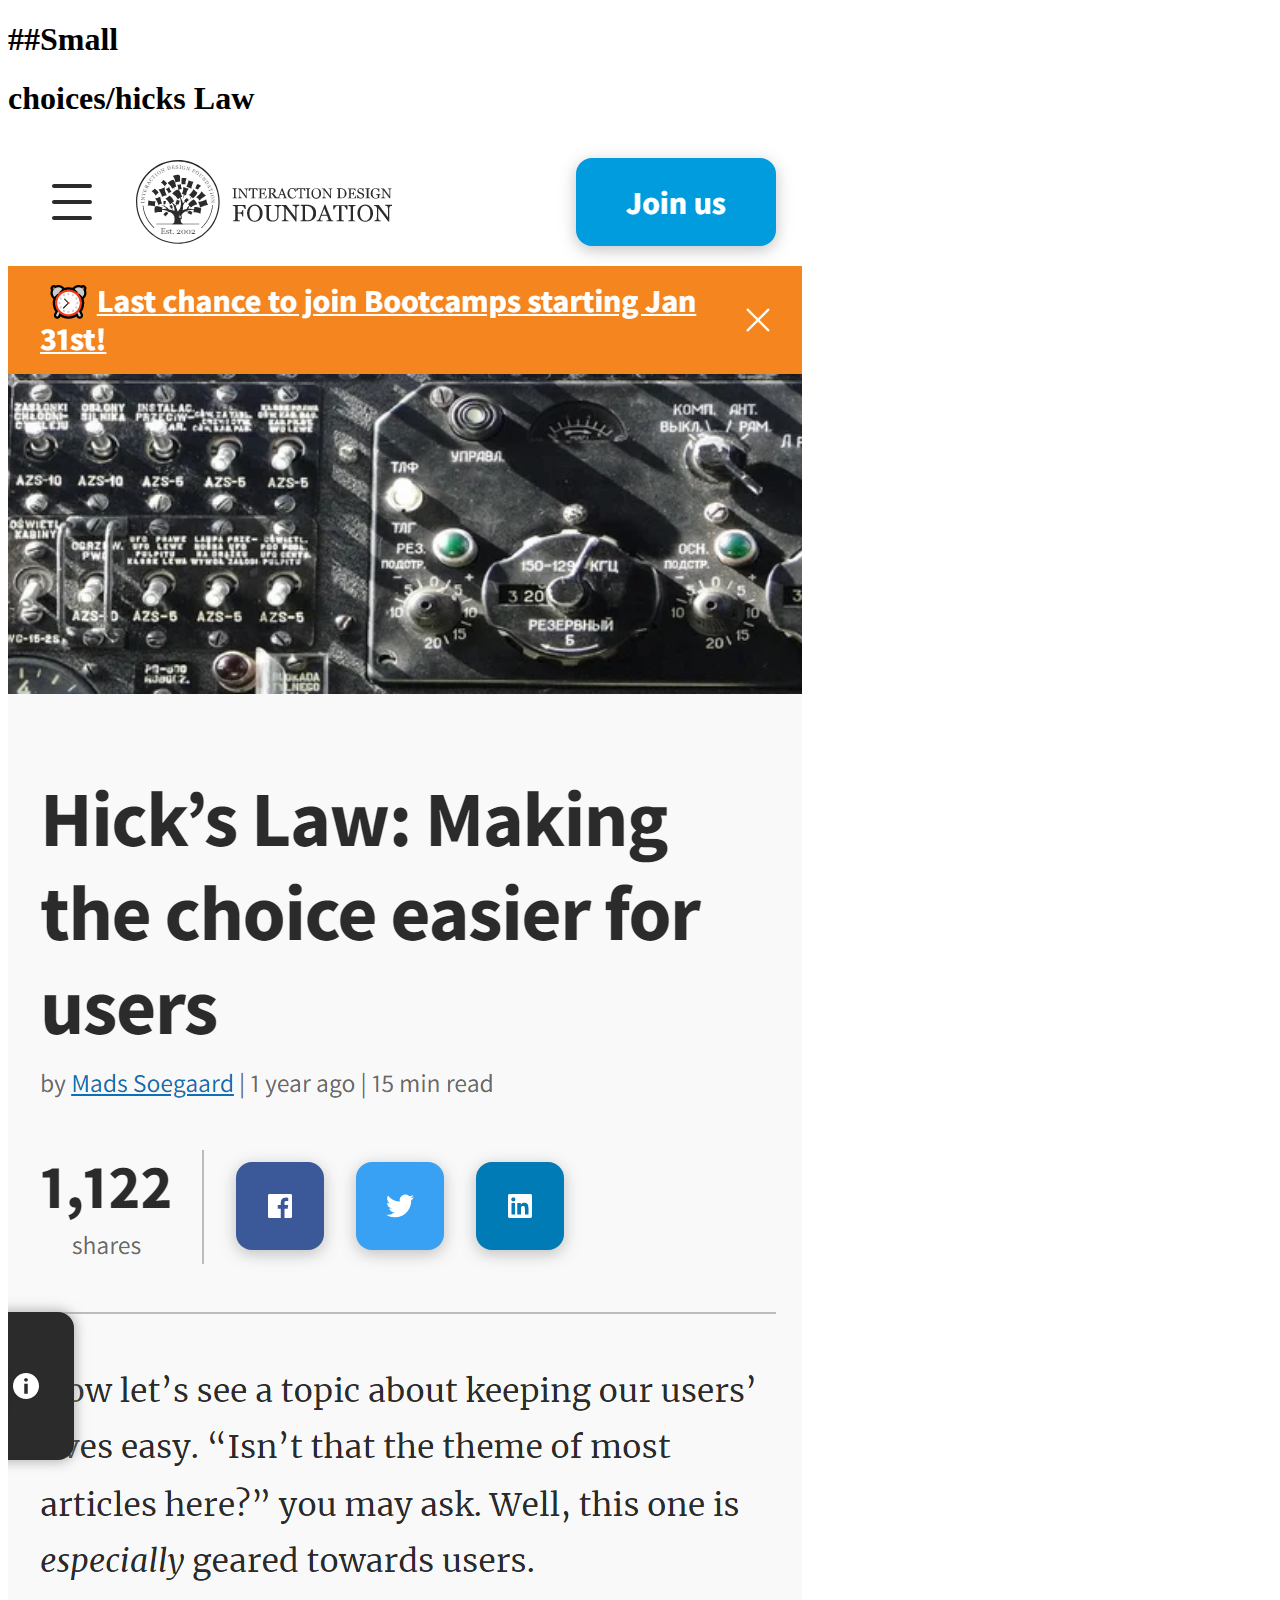
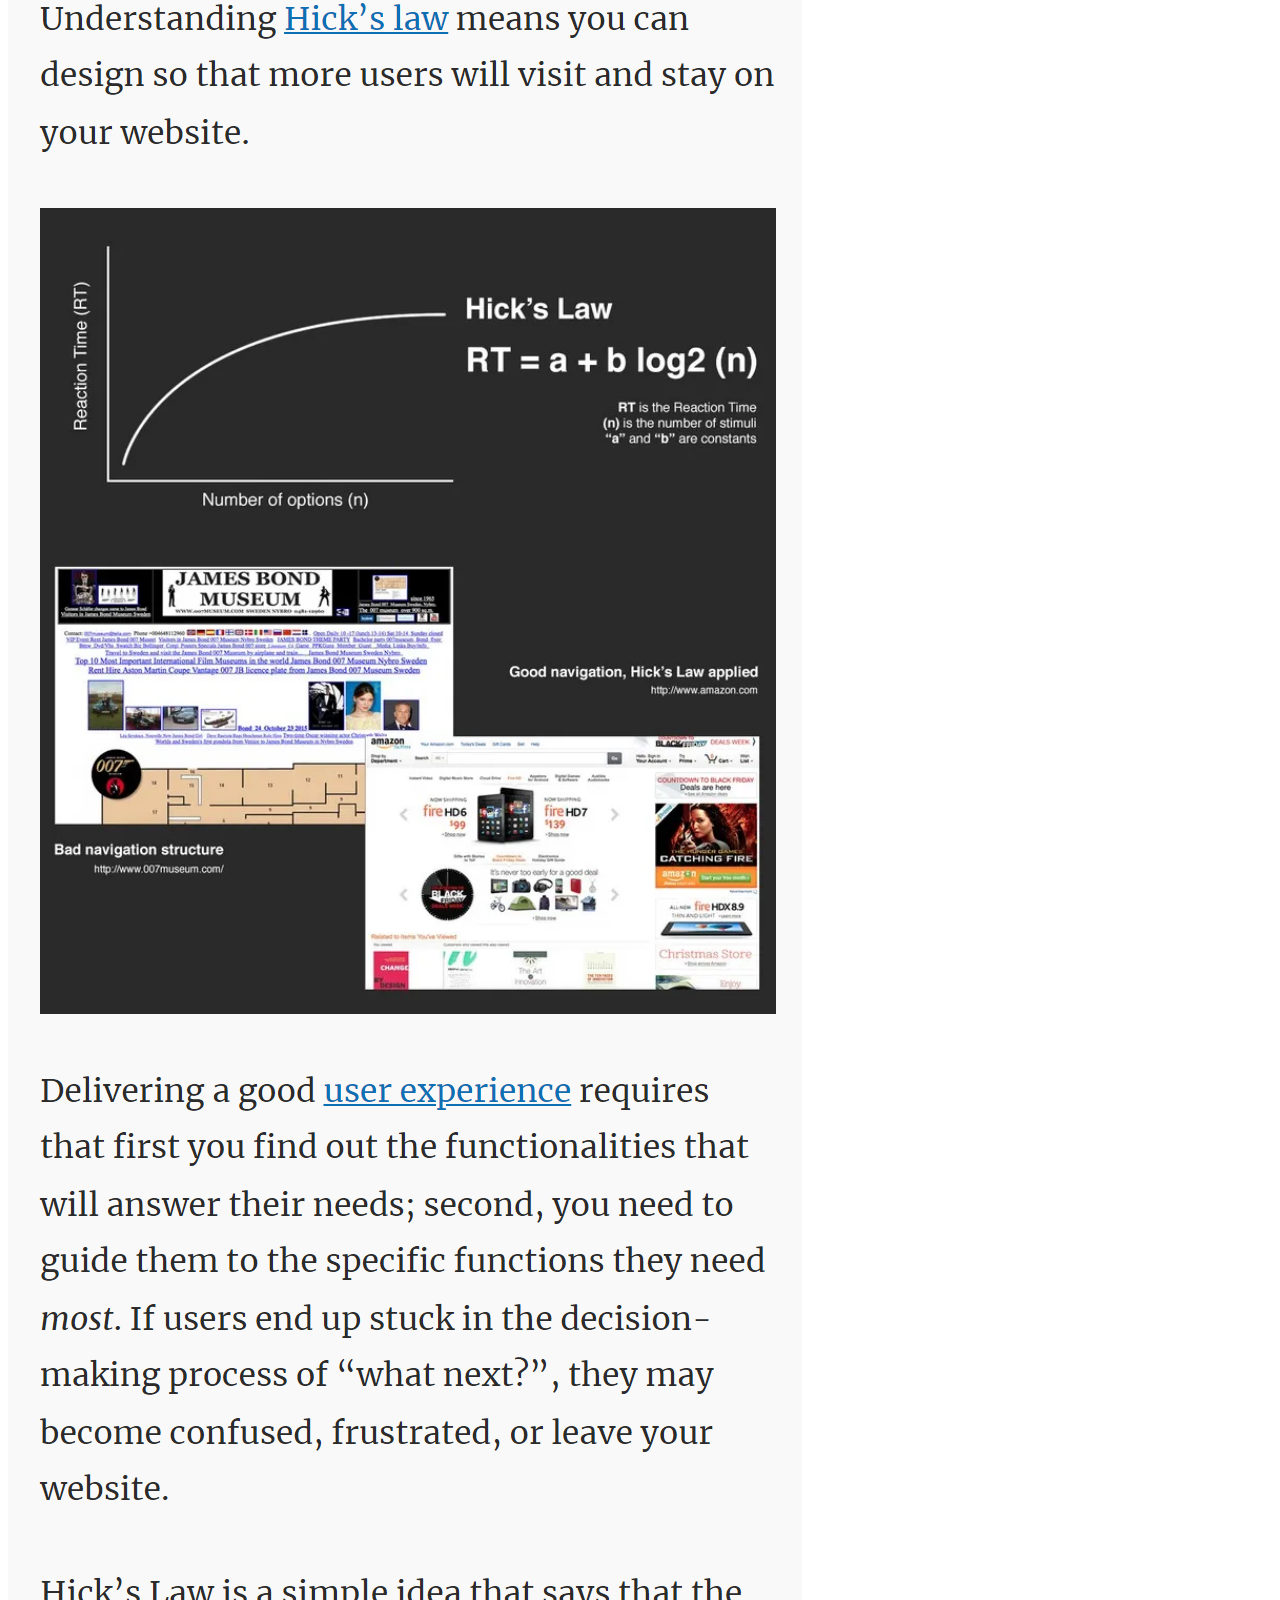
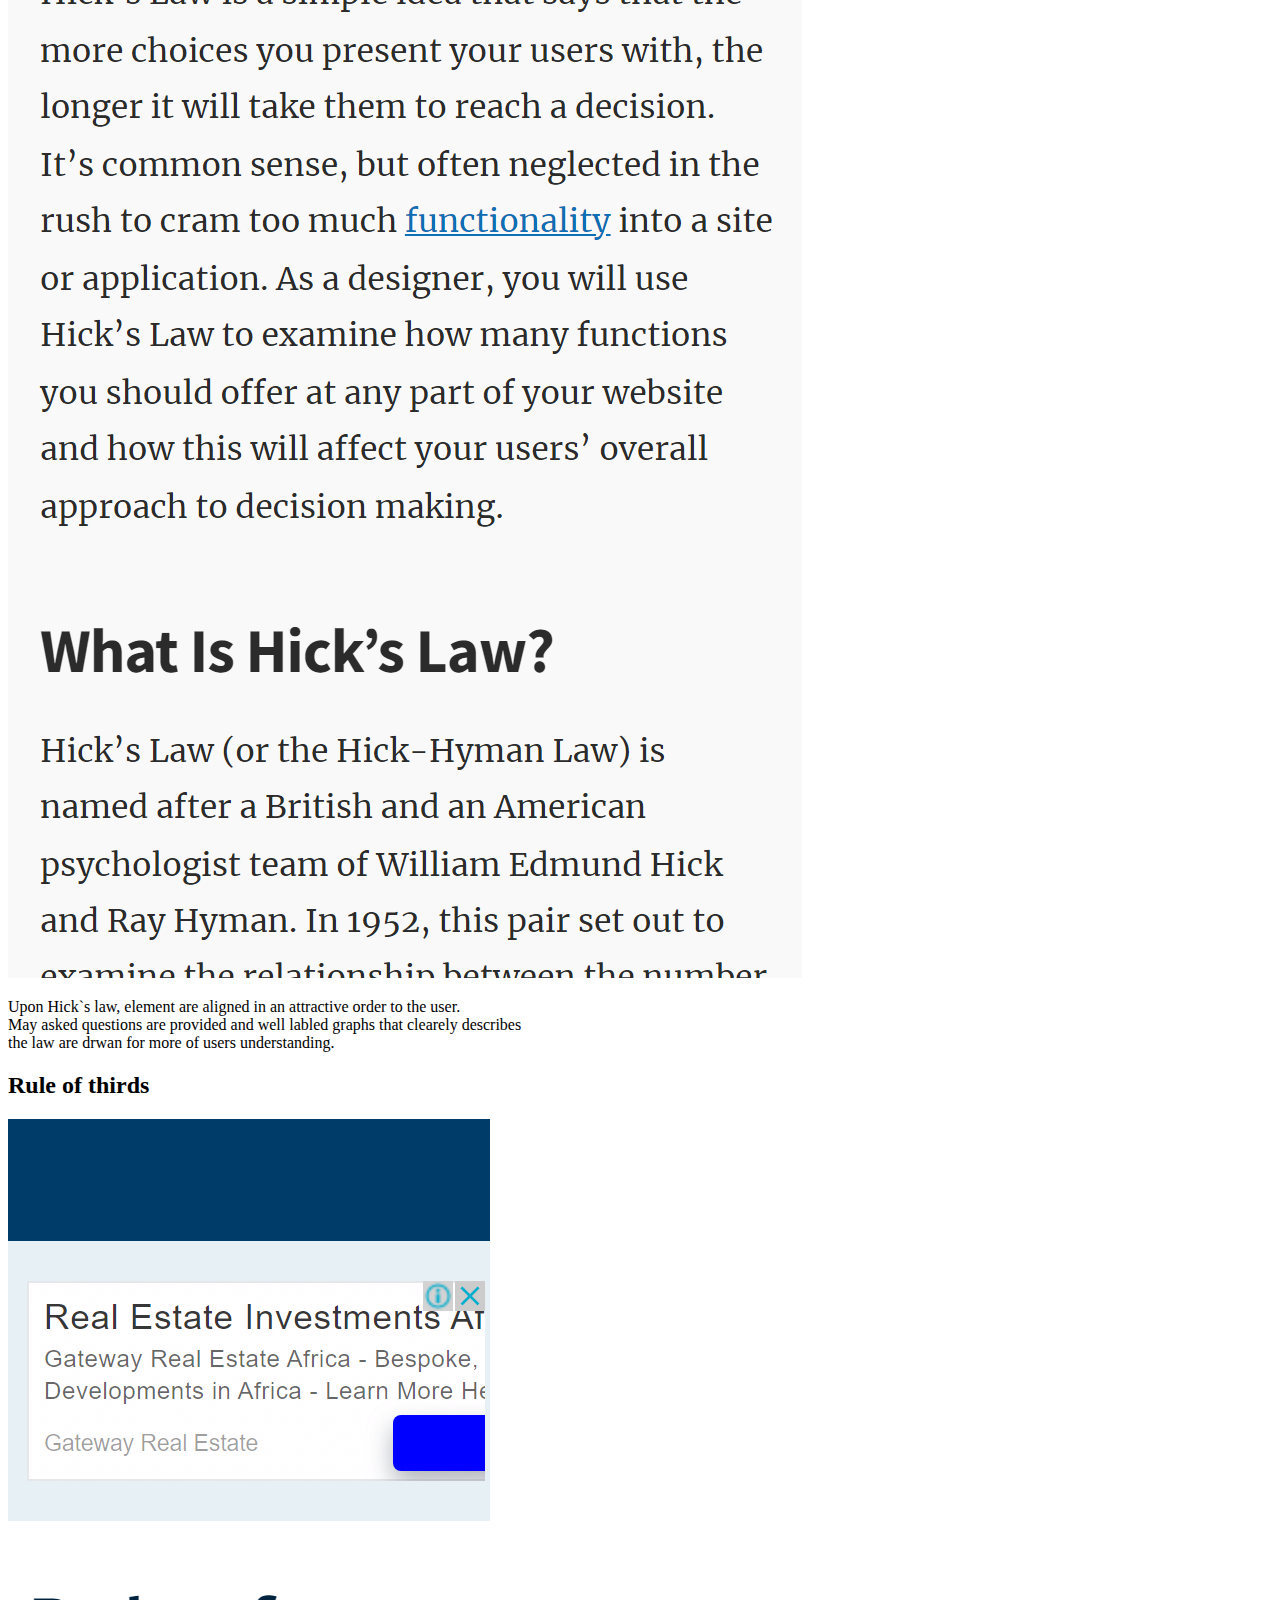
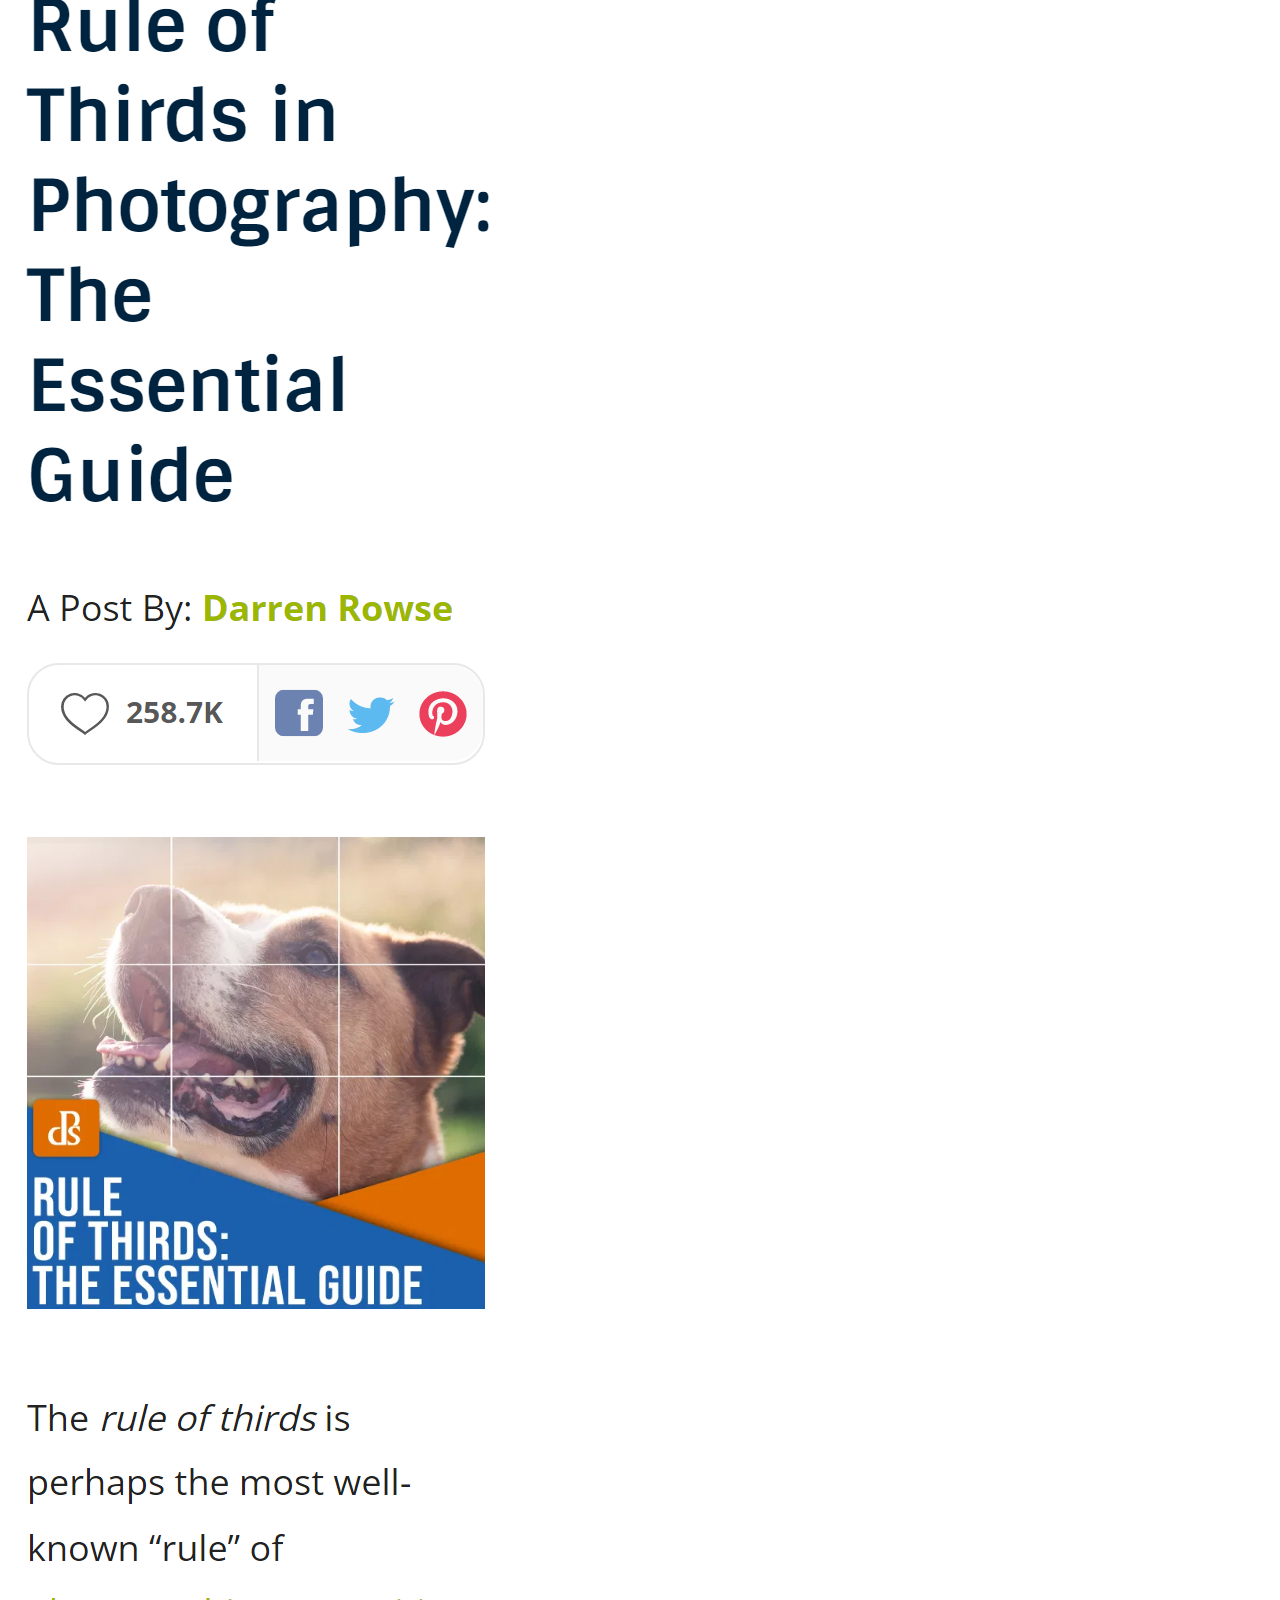
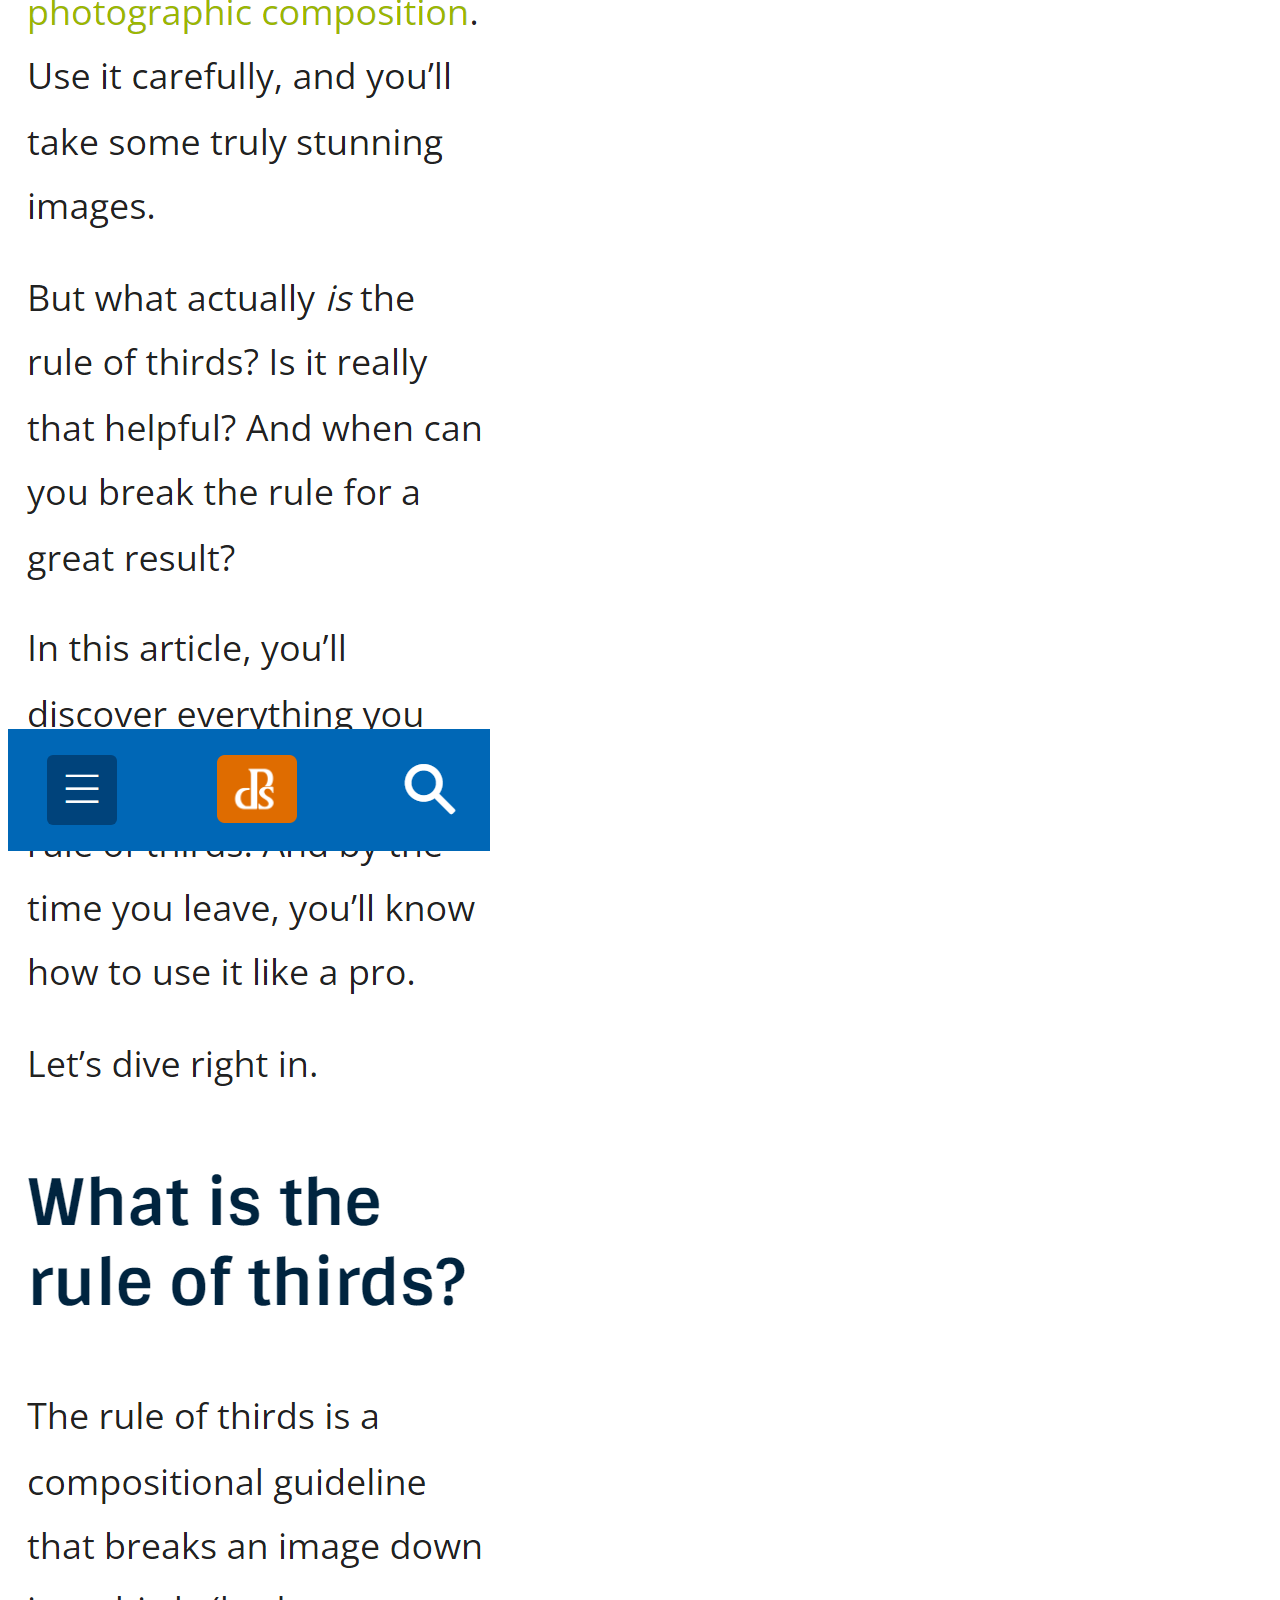
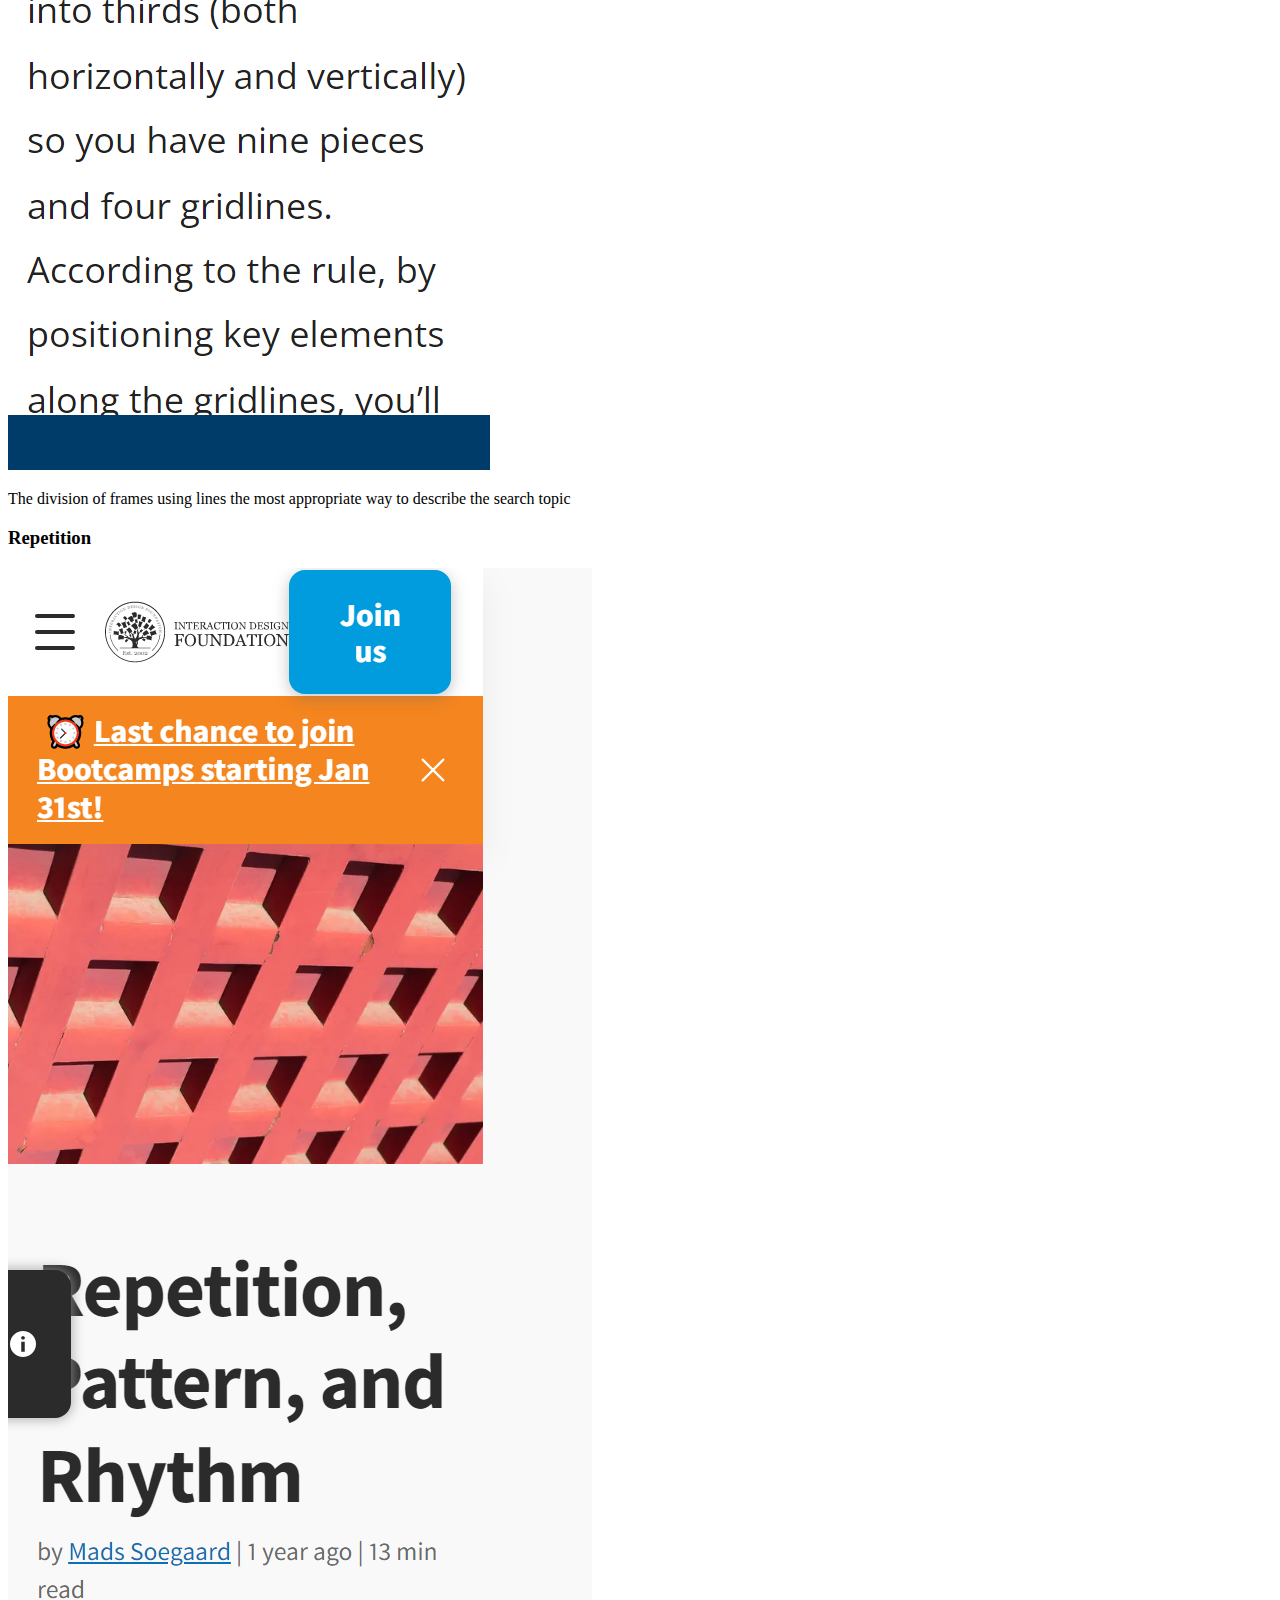
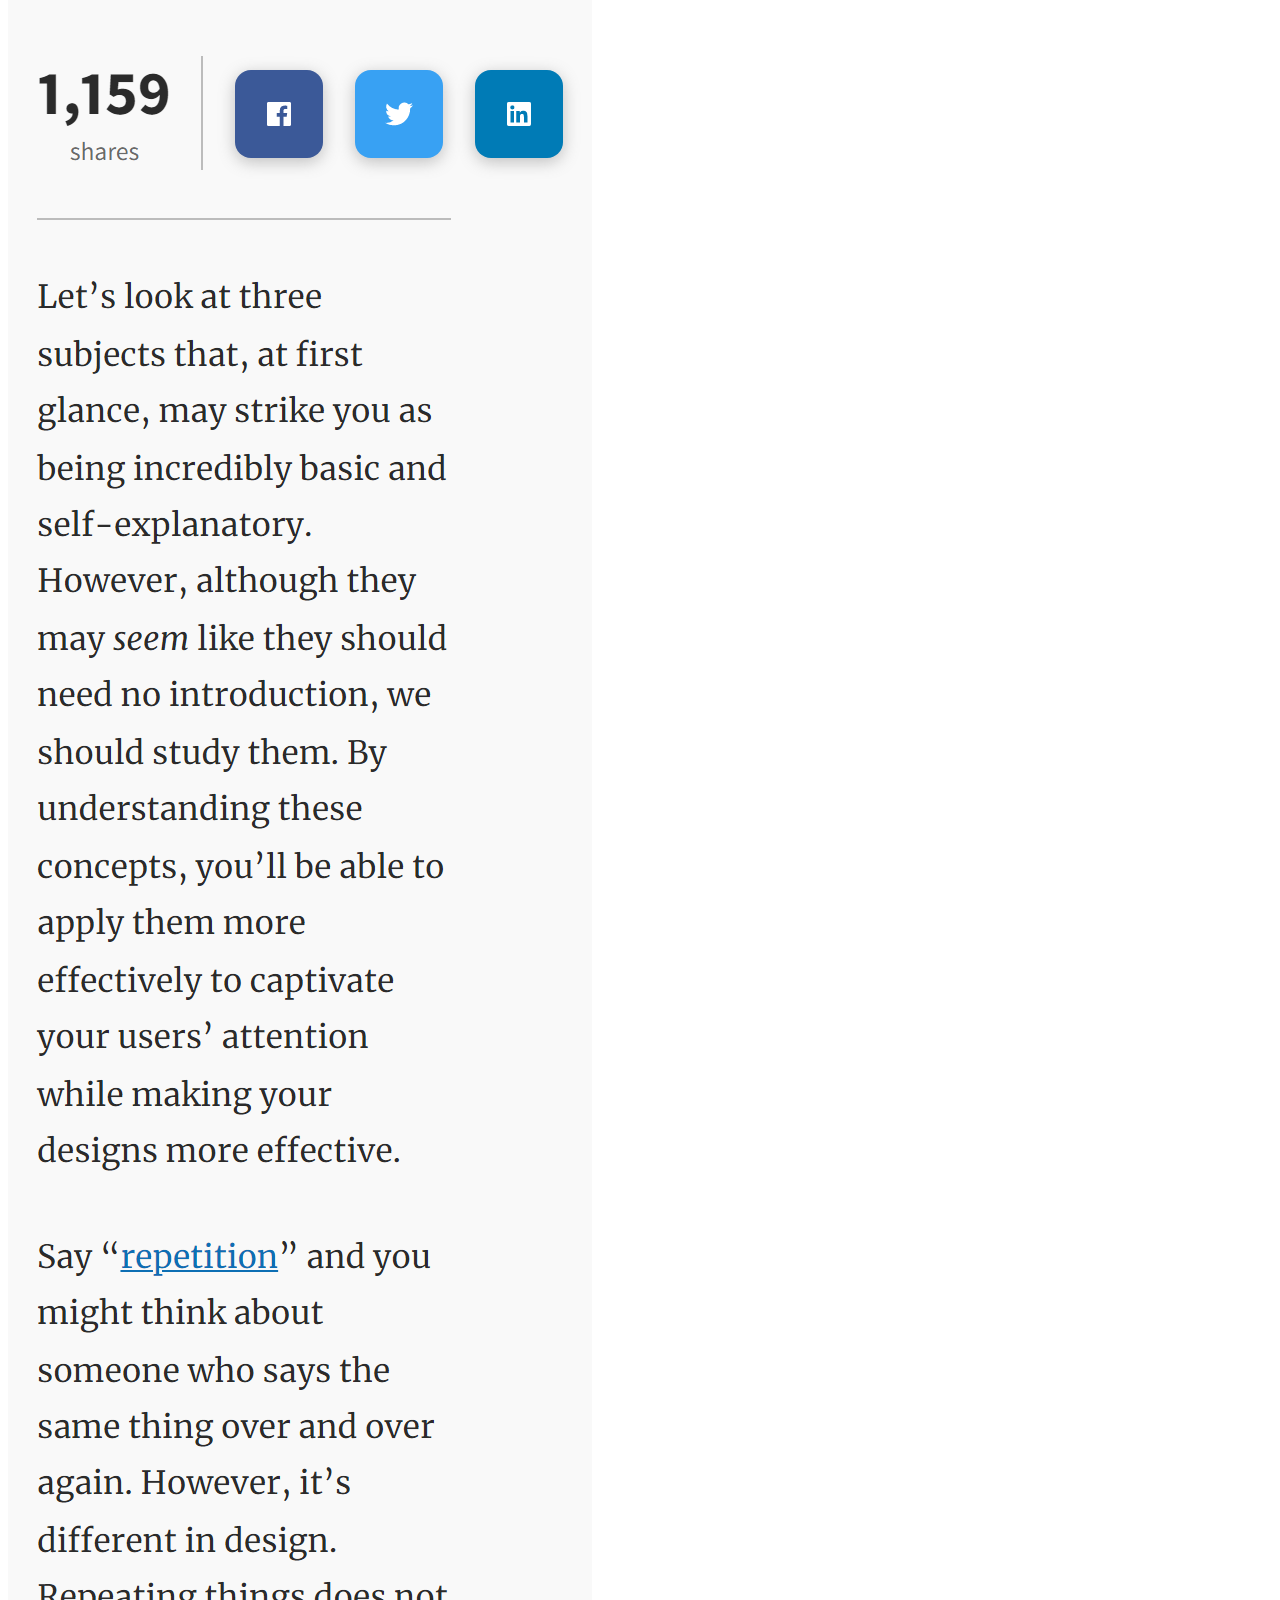
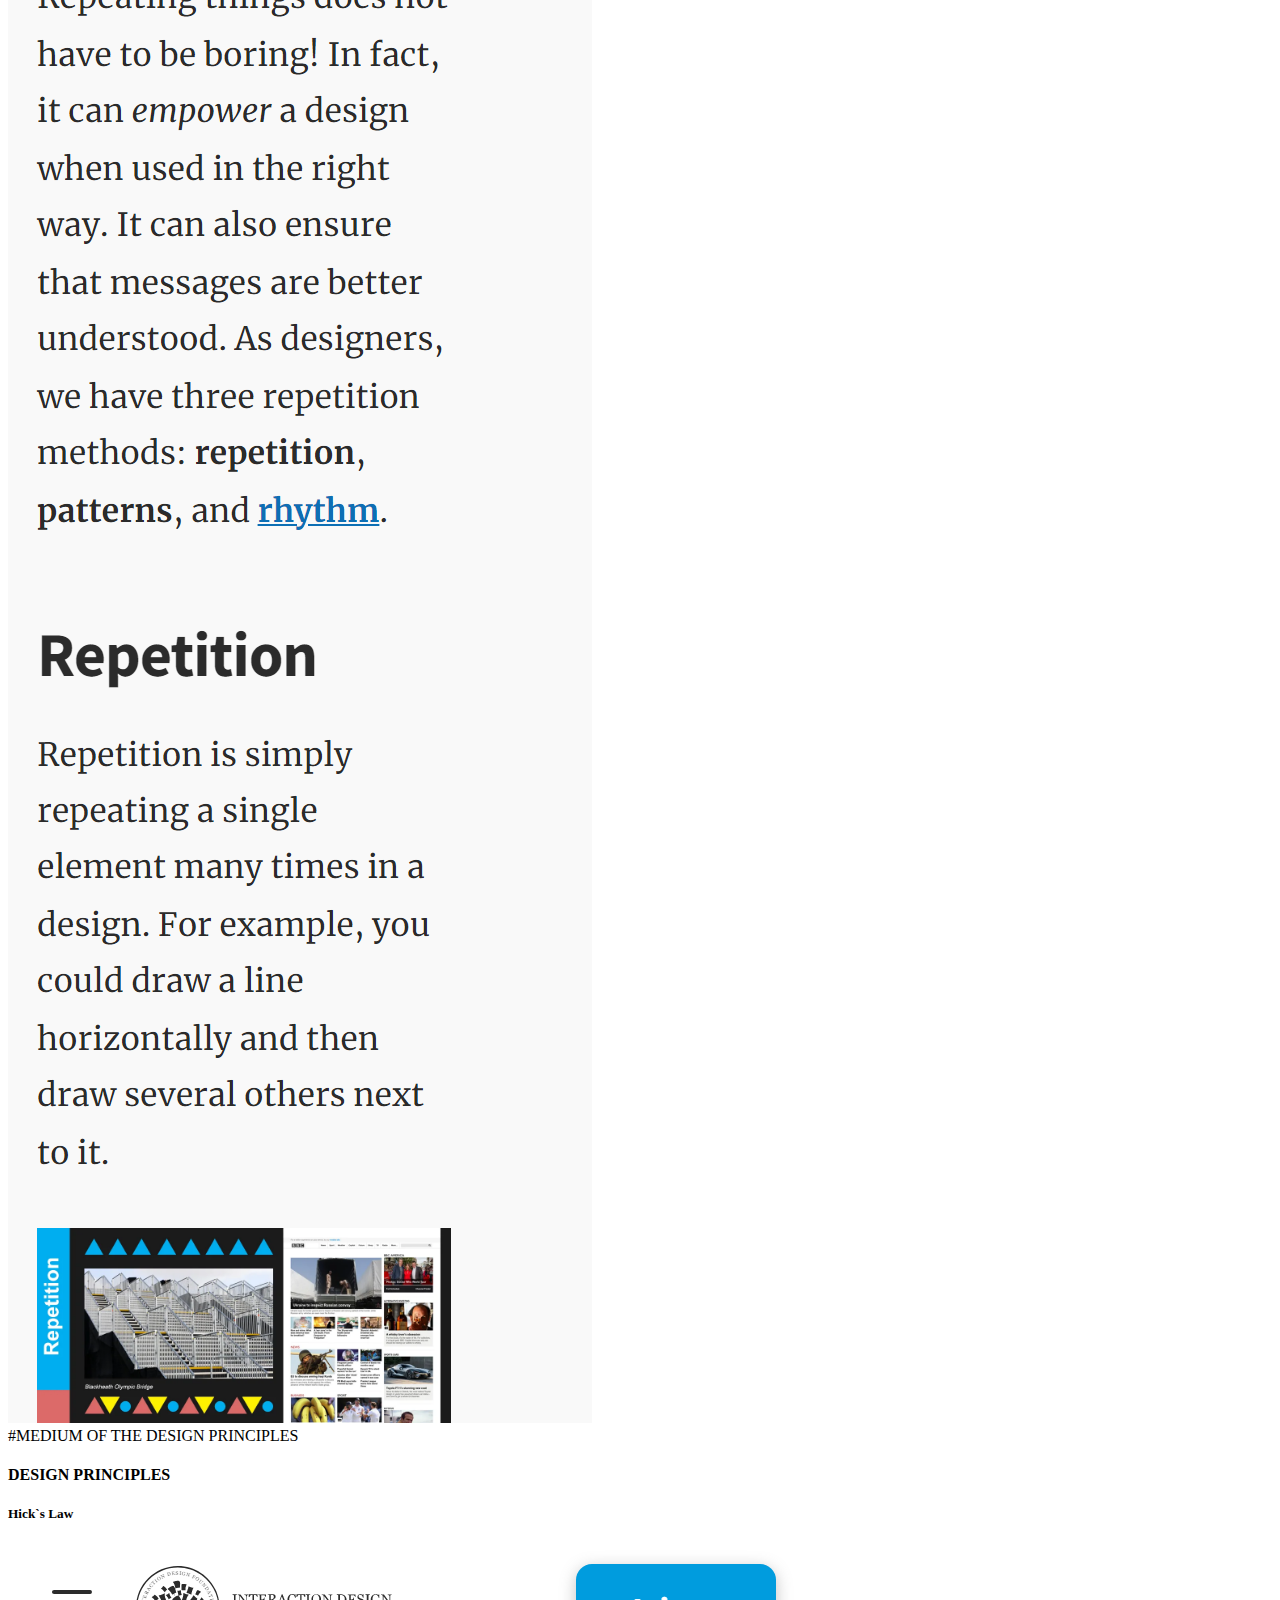
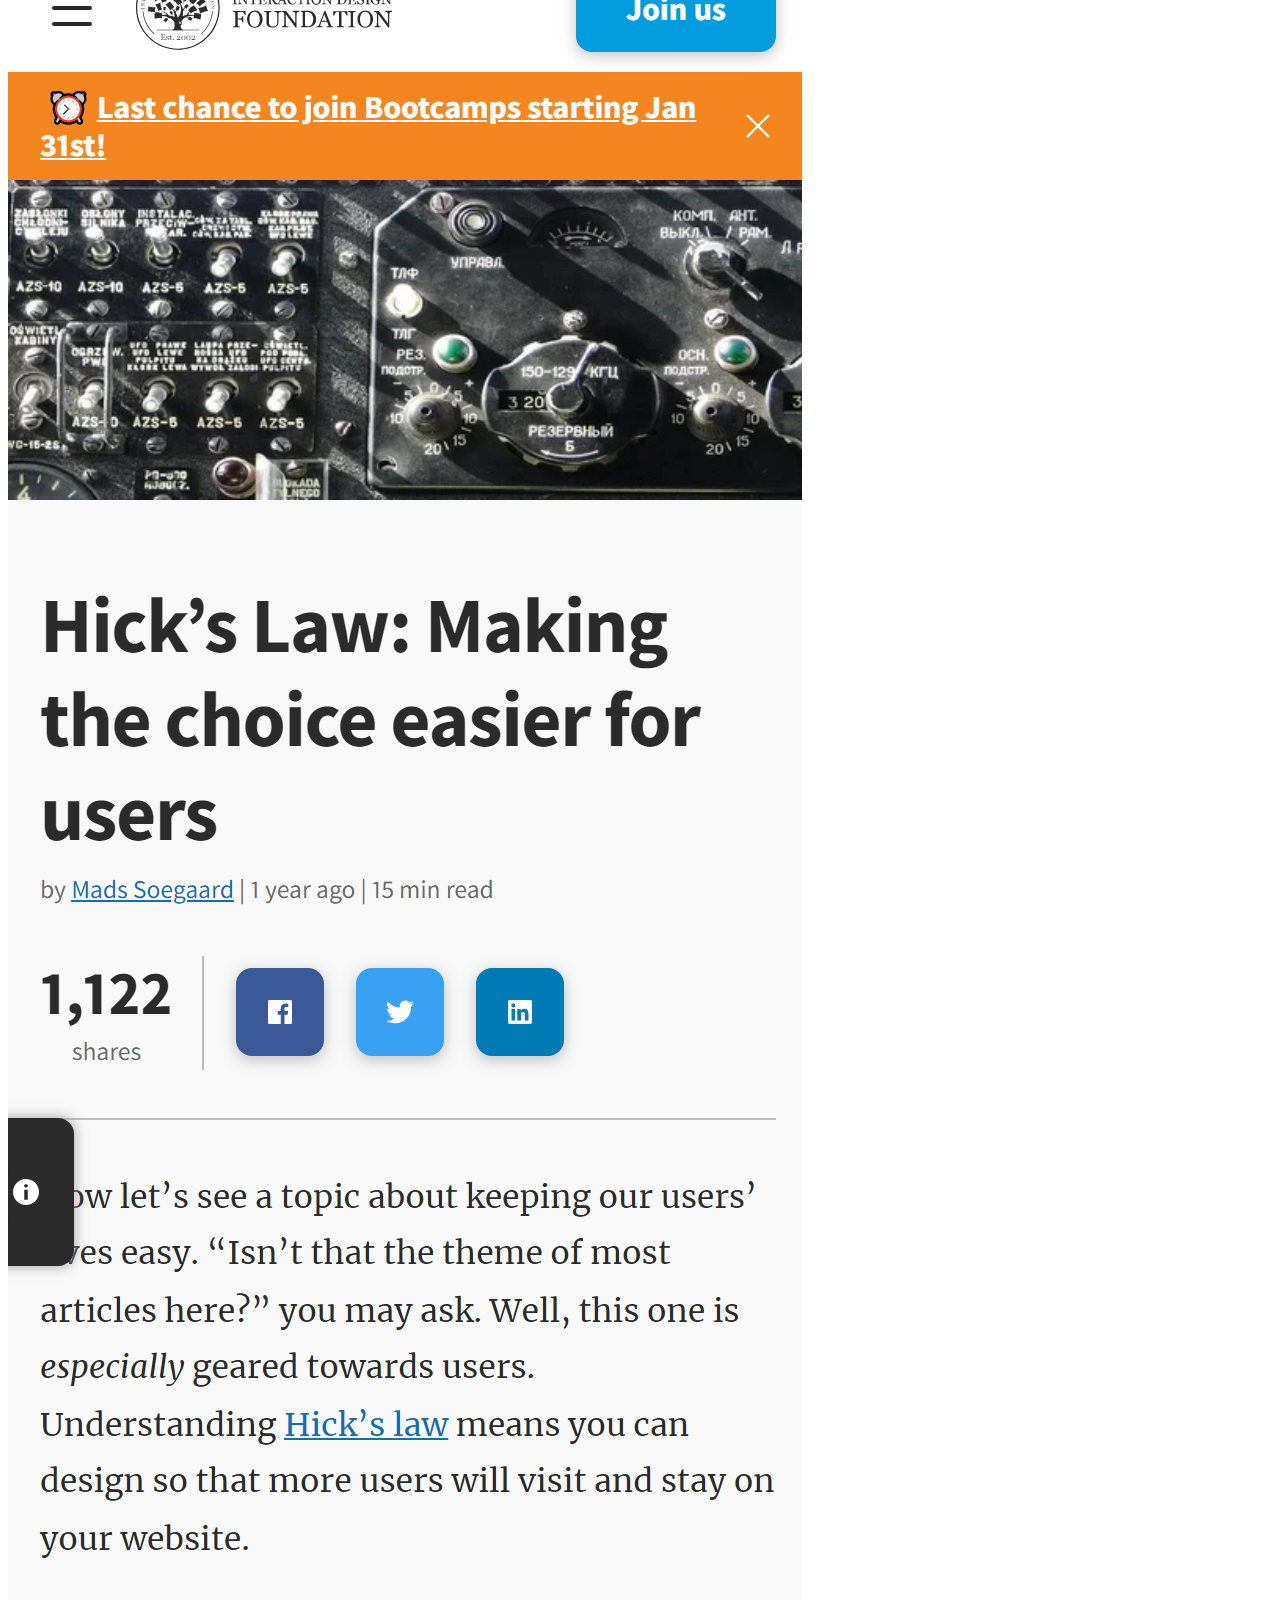
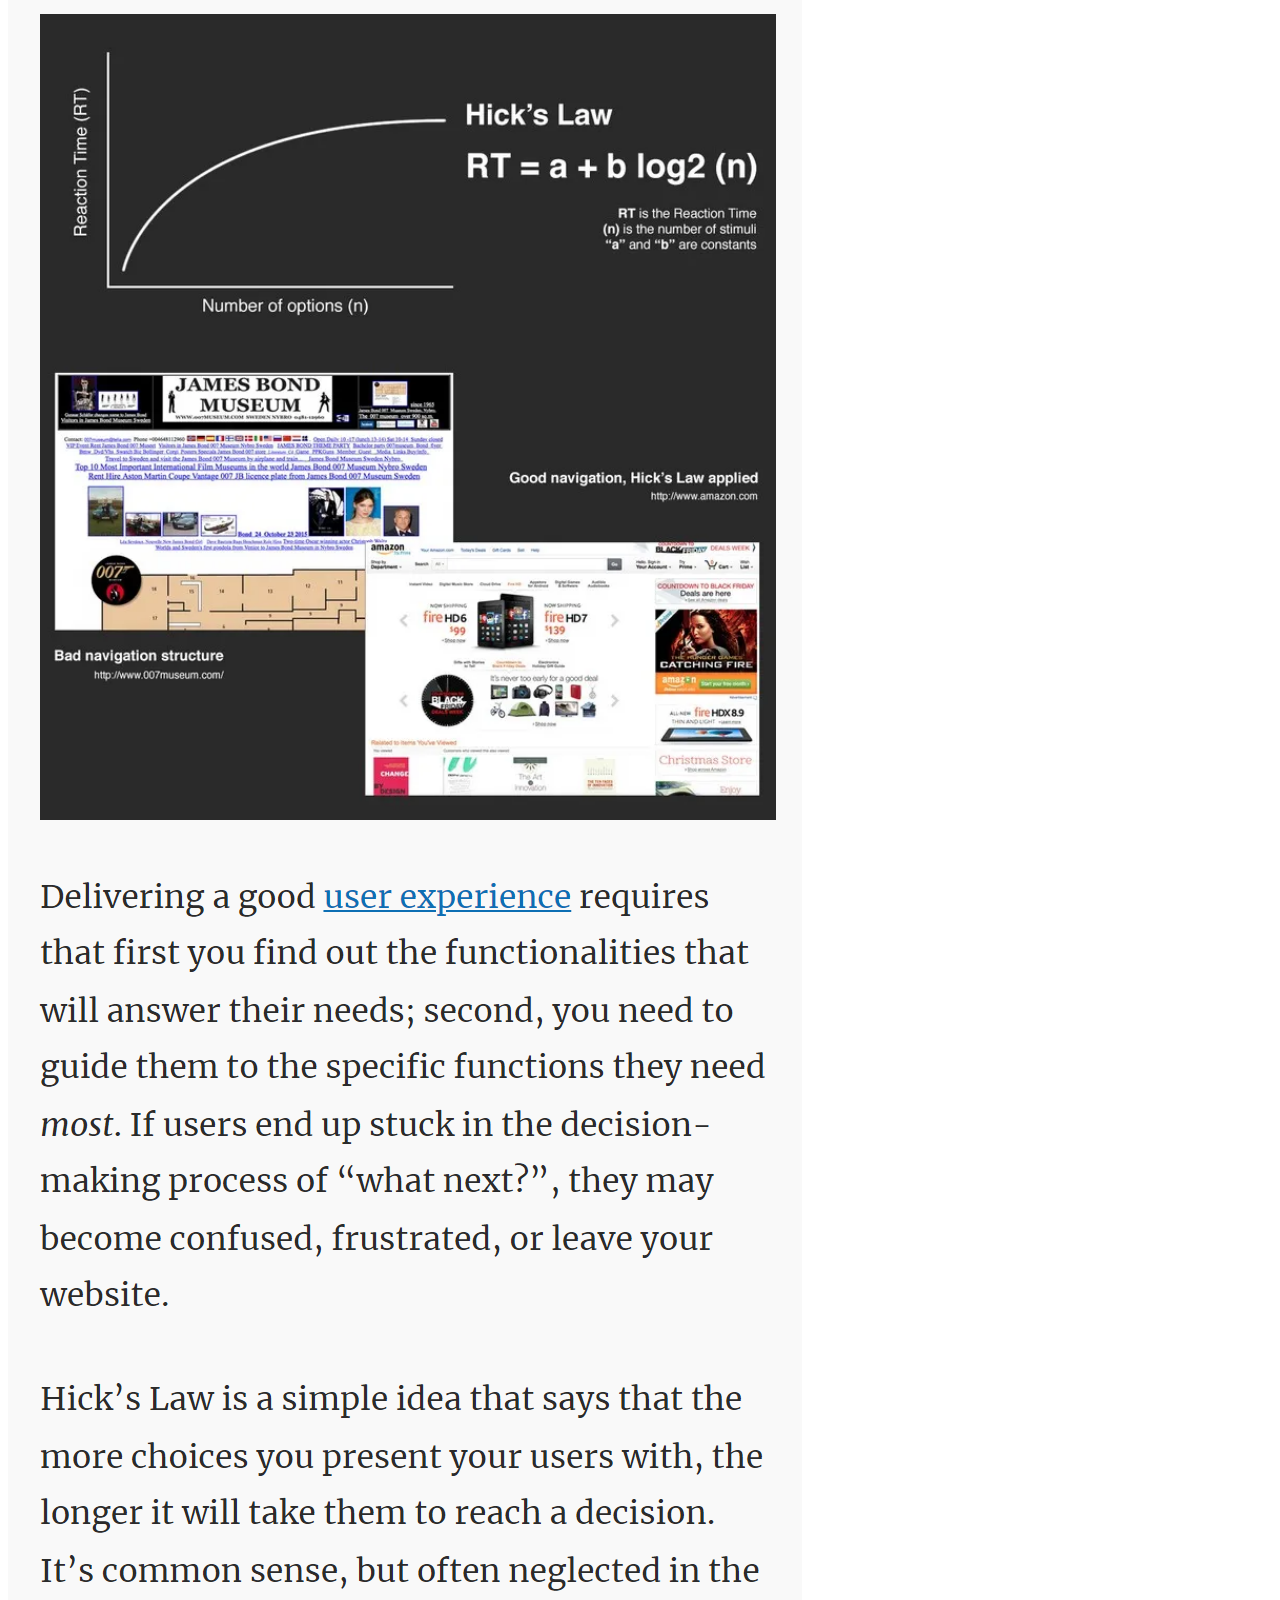
==== lesson2/design-principles.html @ 049cbf7a "Nelson-Newton" ====
<!DOCTYPE html>
<html lang="en">
<head>
    <meta charset="UTF-8">
    <meta http-equiv="X-UA-Compatible" content="IE=edge">
    <meta name="viewport" content="width=device-width, initial-scale=1.0">
    <meta name="description" content="Design principles">
    <link rel="stylesheet" href="css/small.css">
    <link rel="stylesheet" href="css/medium.css">
    <link rel="stylesheet" href="css/large.css">
    <link href = "https://www.interaction-design.org/literature/article/hick-s-law-making-the-choice-easier-for-users" rel="stylesheet">
    <script defer src = "js/getDates.js"></script>
    <title>Design Principles</title>
</head>
<body>
    <main>
        <section>
            <h1>##Small</h1>
            <h1>choices/hicks Law</h1>
        <picture>
            <img class="hicks-law"
            src="images/www.interaction-design.org_literature_article_hick-s-law-making-the-choice-easier-for-users.png">
        </picture>
        <p>Upon Hick`s law, element are aligned in an attractive order to the user.<br>
        May asked questions are provided and well labled graphs that clearely describes<br>
        the law are drwan for more of users understanding.</p>

            <h2>Rule of thirds</h2>
        <picture>
            <img class="thirds"
            src="images/en.wikipedia.org_wiki_Rule_of_thirds.png">
            <p>The division of frames using lines the most appropriate way to describe the search topic</p>

            <h3>Repetition</h3>
        <picture>
            <img class="repetition"
            src="images/www.interaction-design.org_literature_article_repetition-pattern-and-rhythm.png">
        </picture>
        </picture>
        </section>
    
#MEDIUM OF THE DESIGN PRINCIPLES
        <h4>DESIGN PRINCIPLES</h4>
        <div class="medium_principle">
            <div> 
                <h5>Hick`s Law</h5>
                <img src="images/www.interaction-design.org_literature_article_hick-s-law-making-the-choice-easier-for-users.png" alt="">
            </div>
            <div>
                <h5>Rule of Thirds</h5>
                <img src="images/en.wikipedia.org_wiki_Rule_of_thirds.png" alt="">
            </div>
            <div>
                <h5>Repetition</h5>
                <img src="images/www.interaction-design.org_literature_article_repetition-pattern-and-rhythm.png">
            </div>
        </div>
     
    </main>
    
</body>
</html>
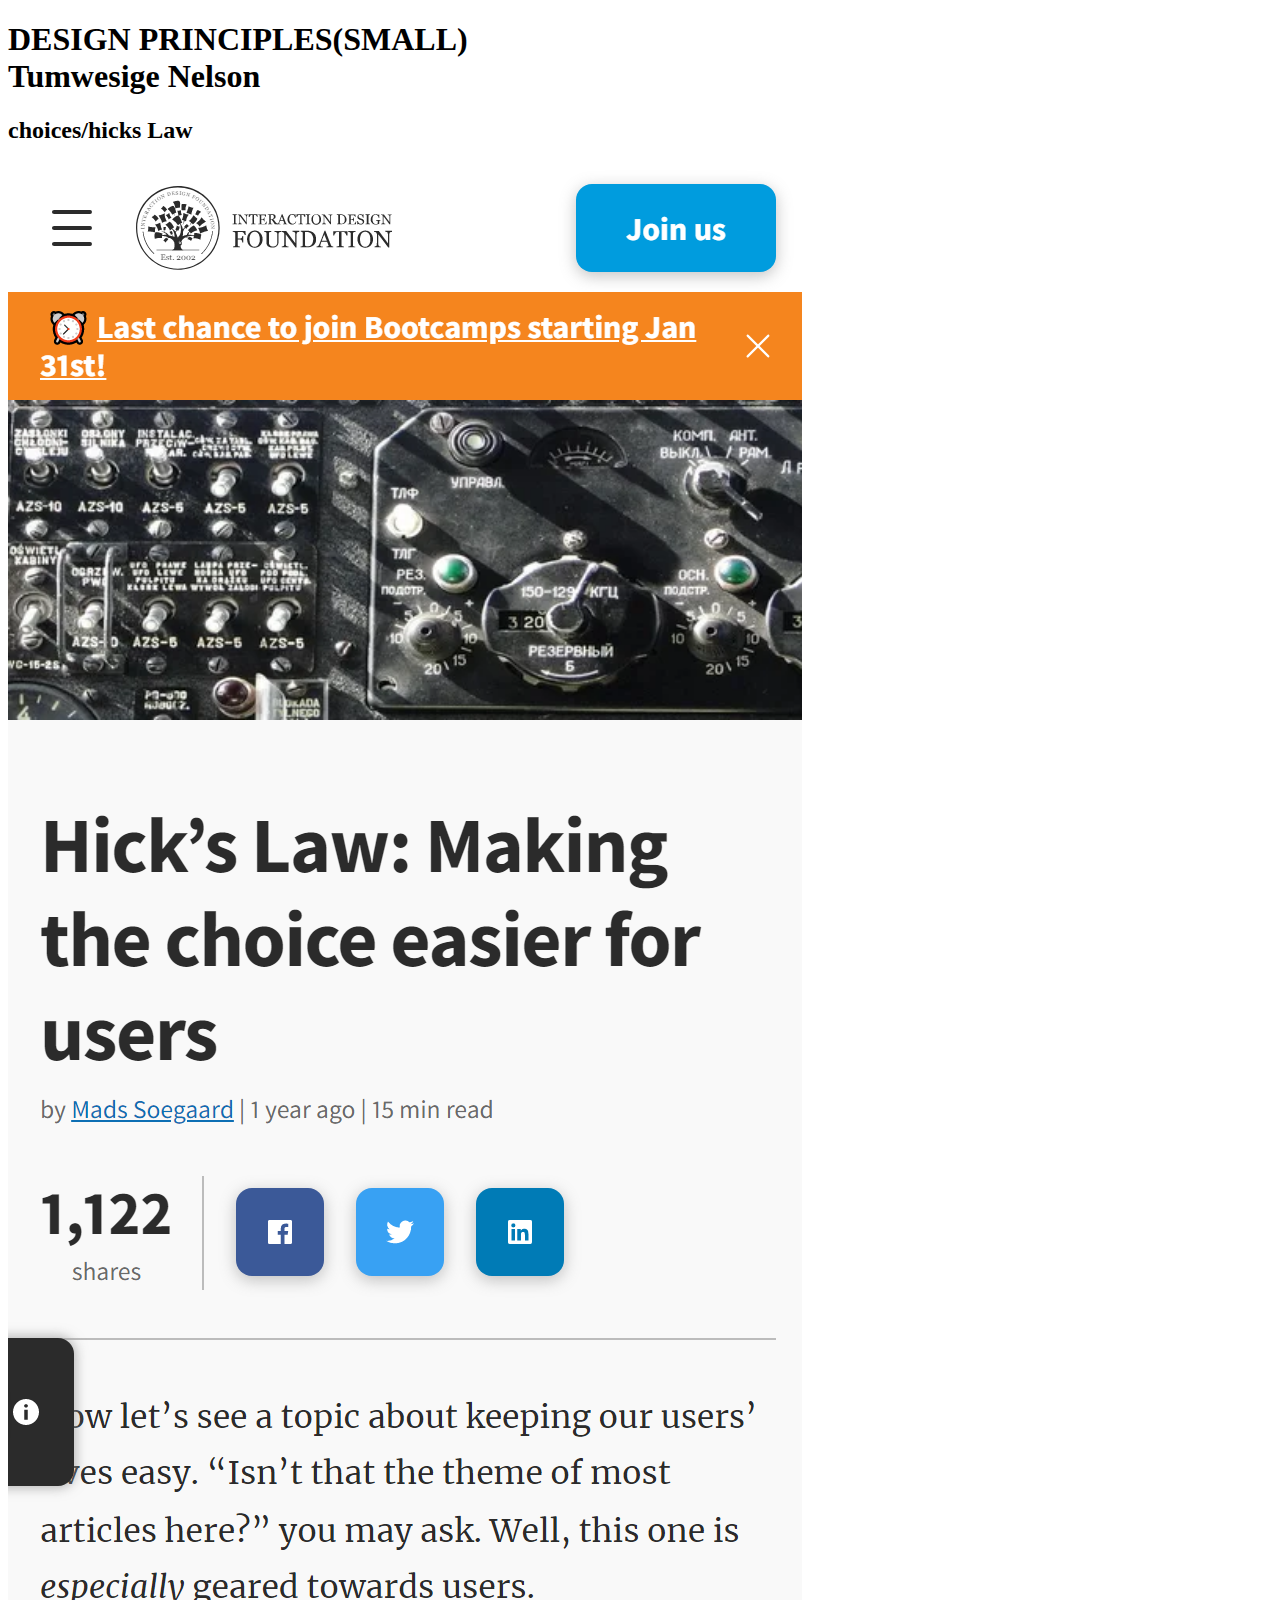
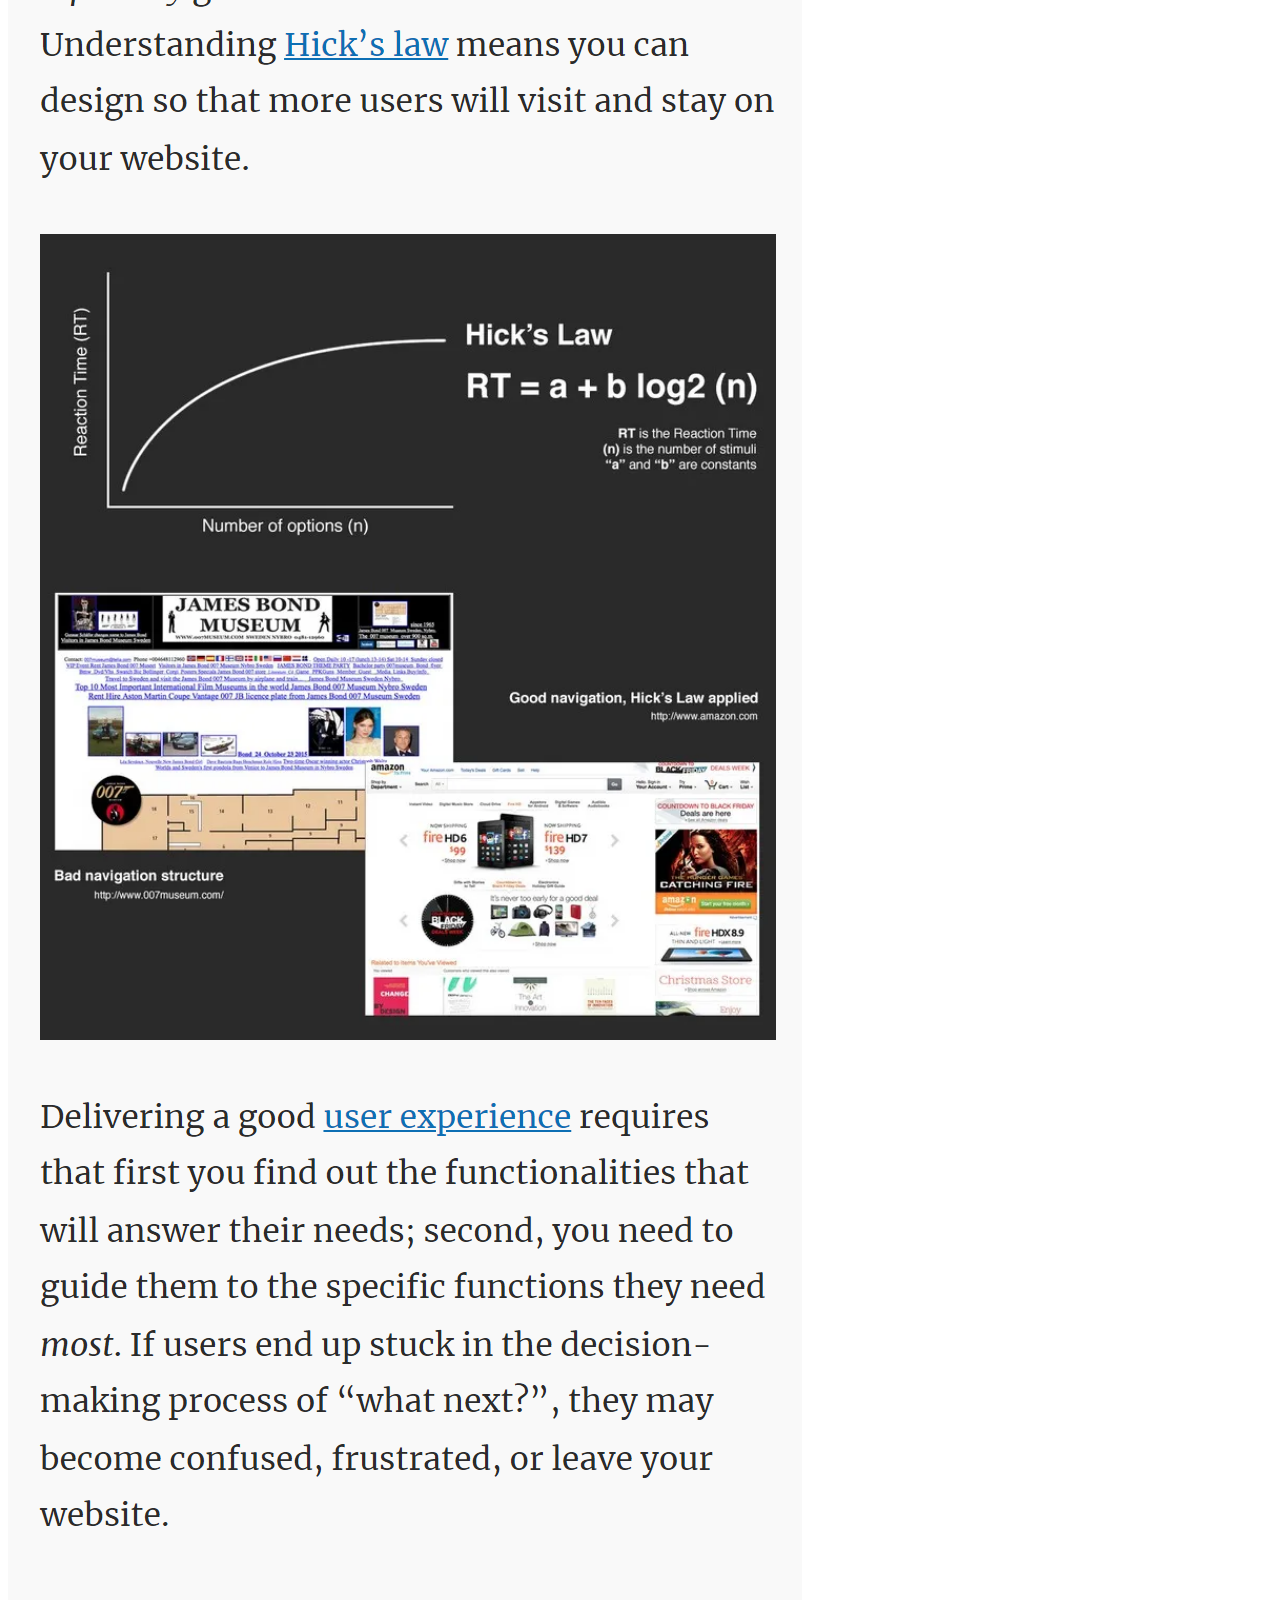
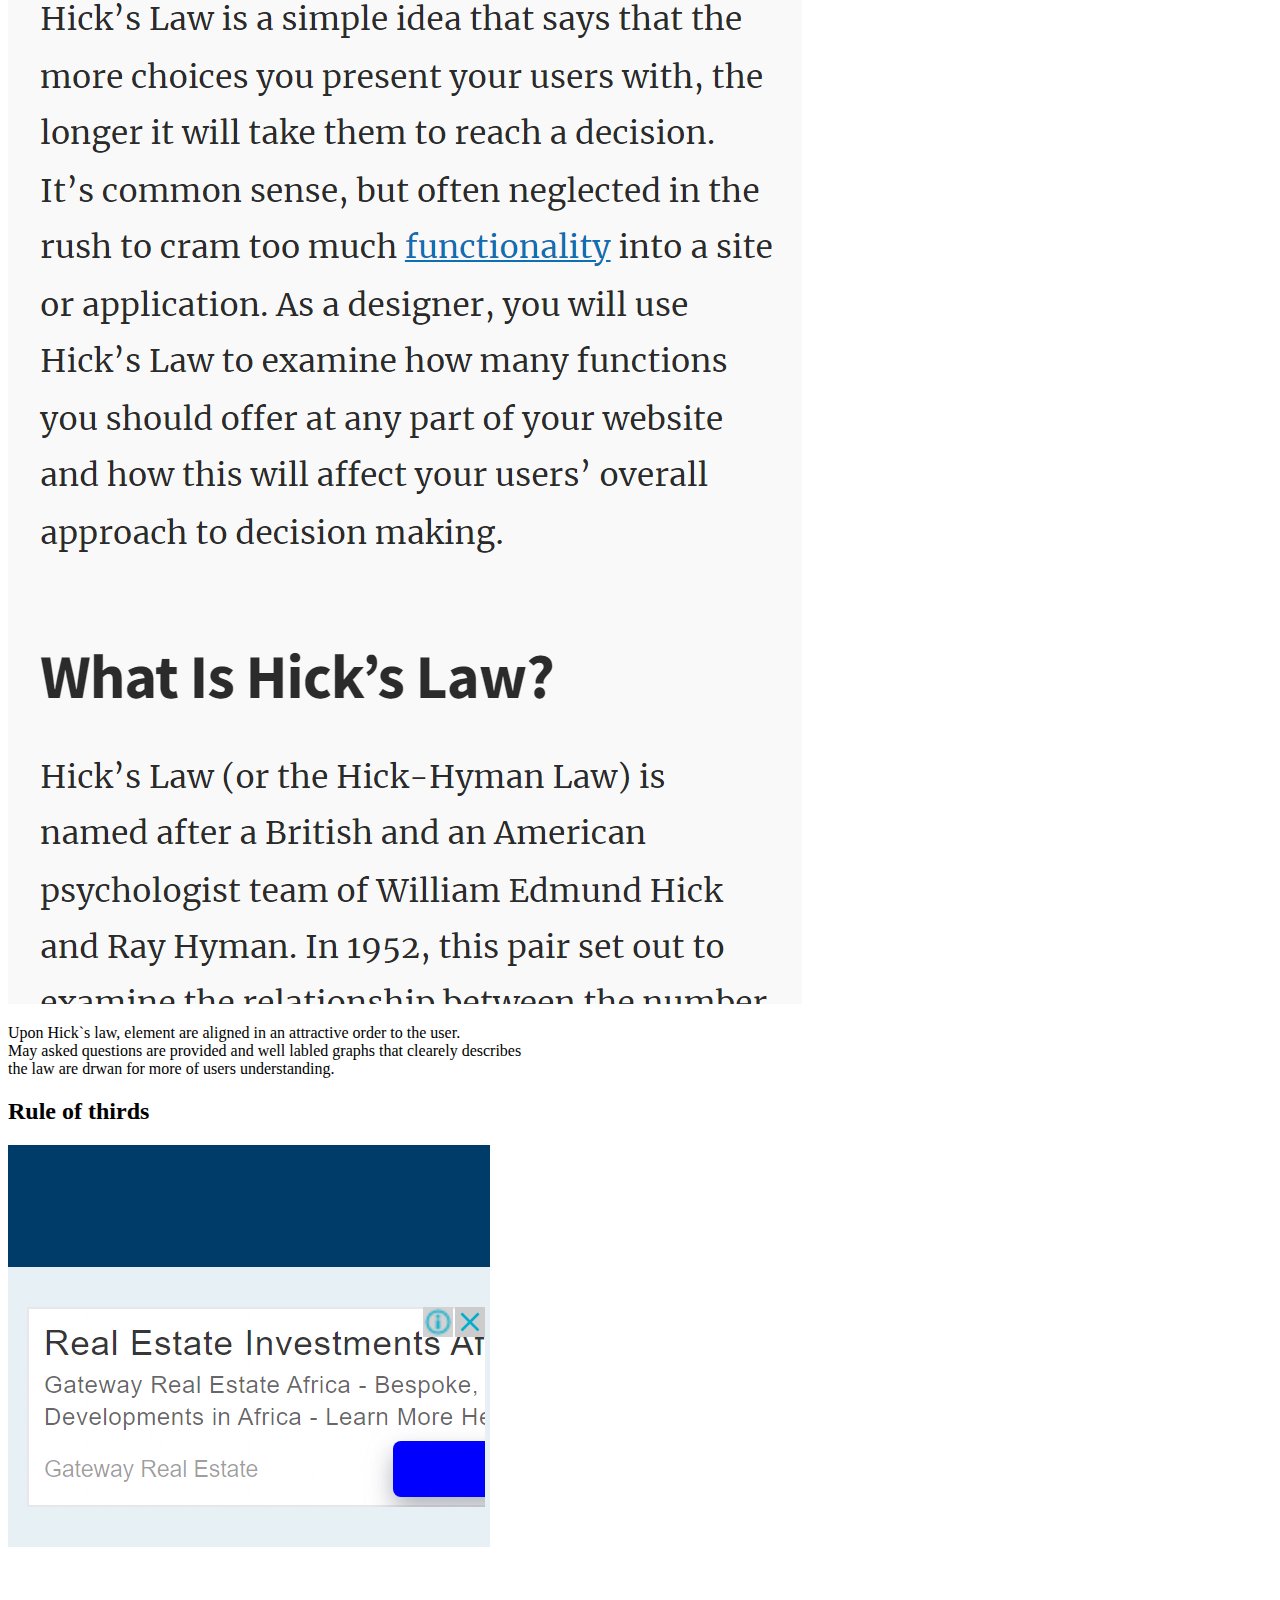
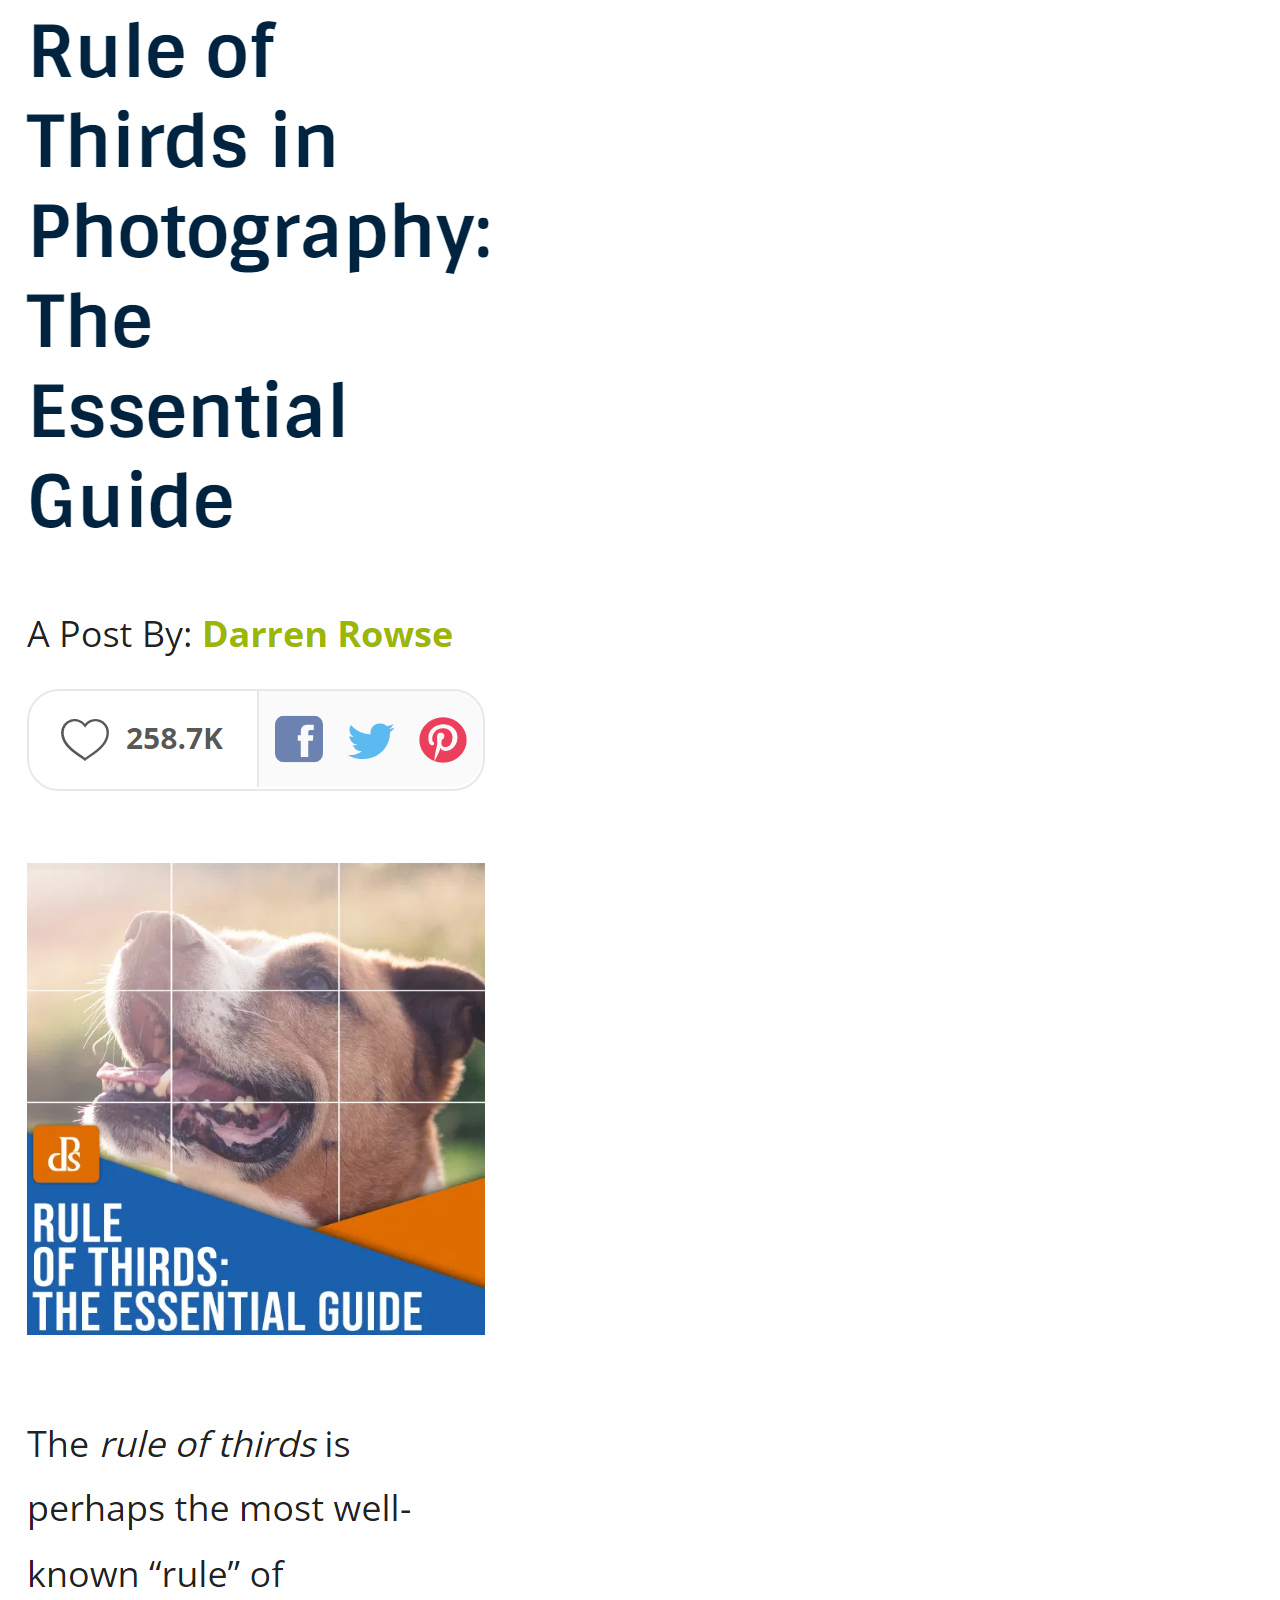
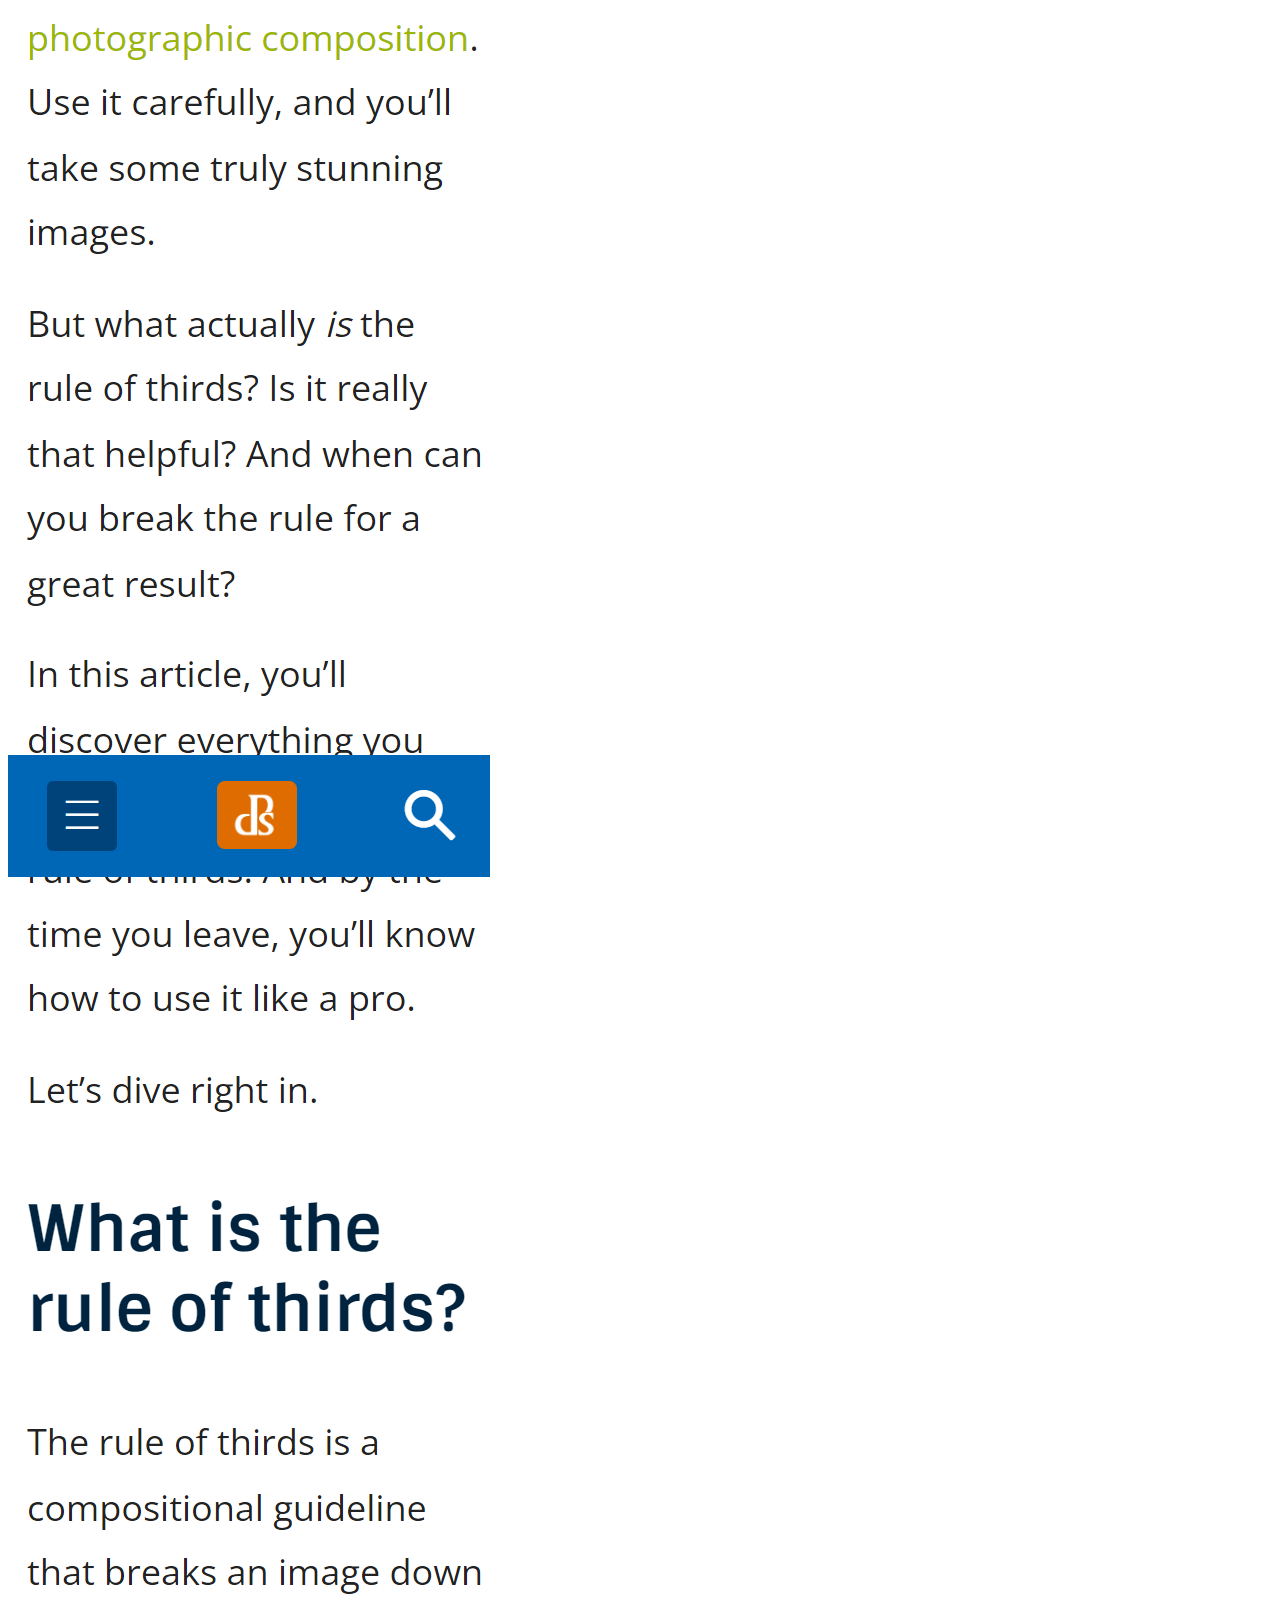
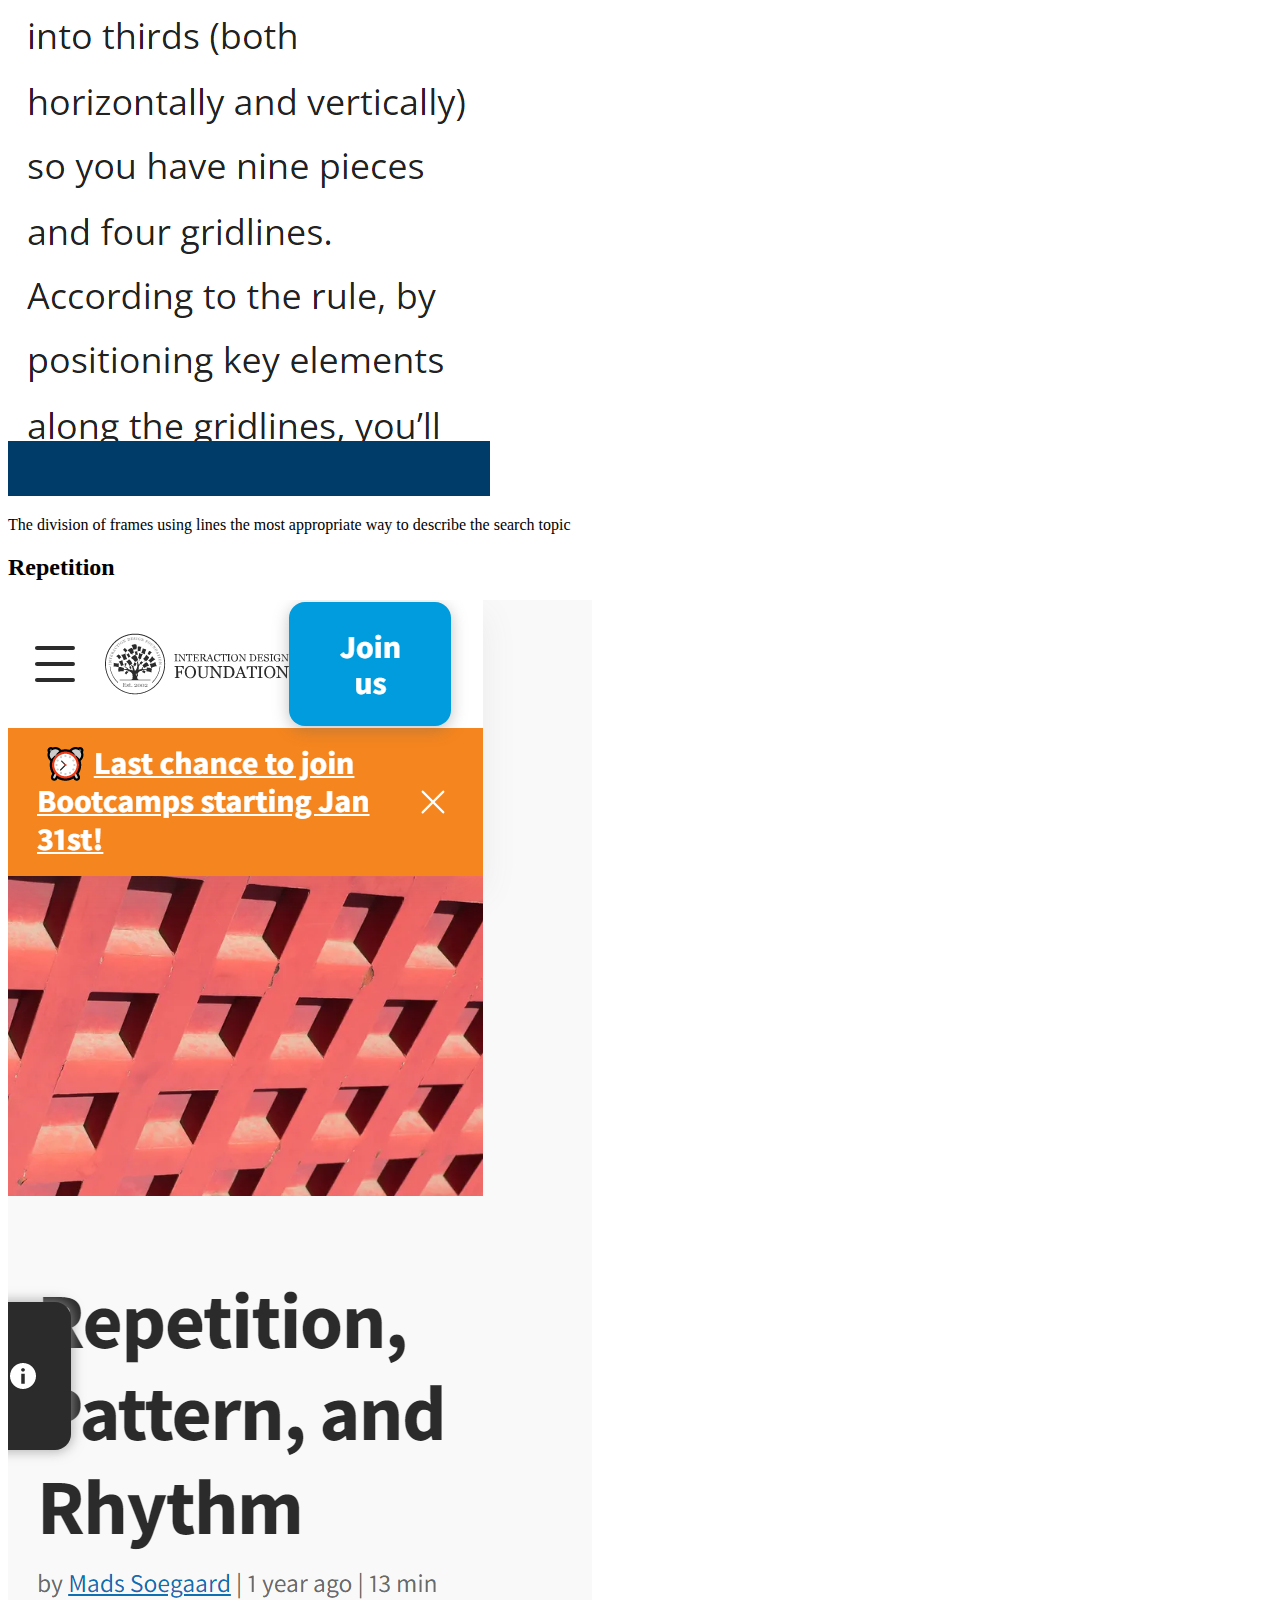
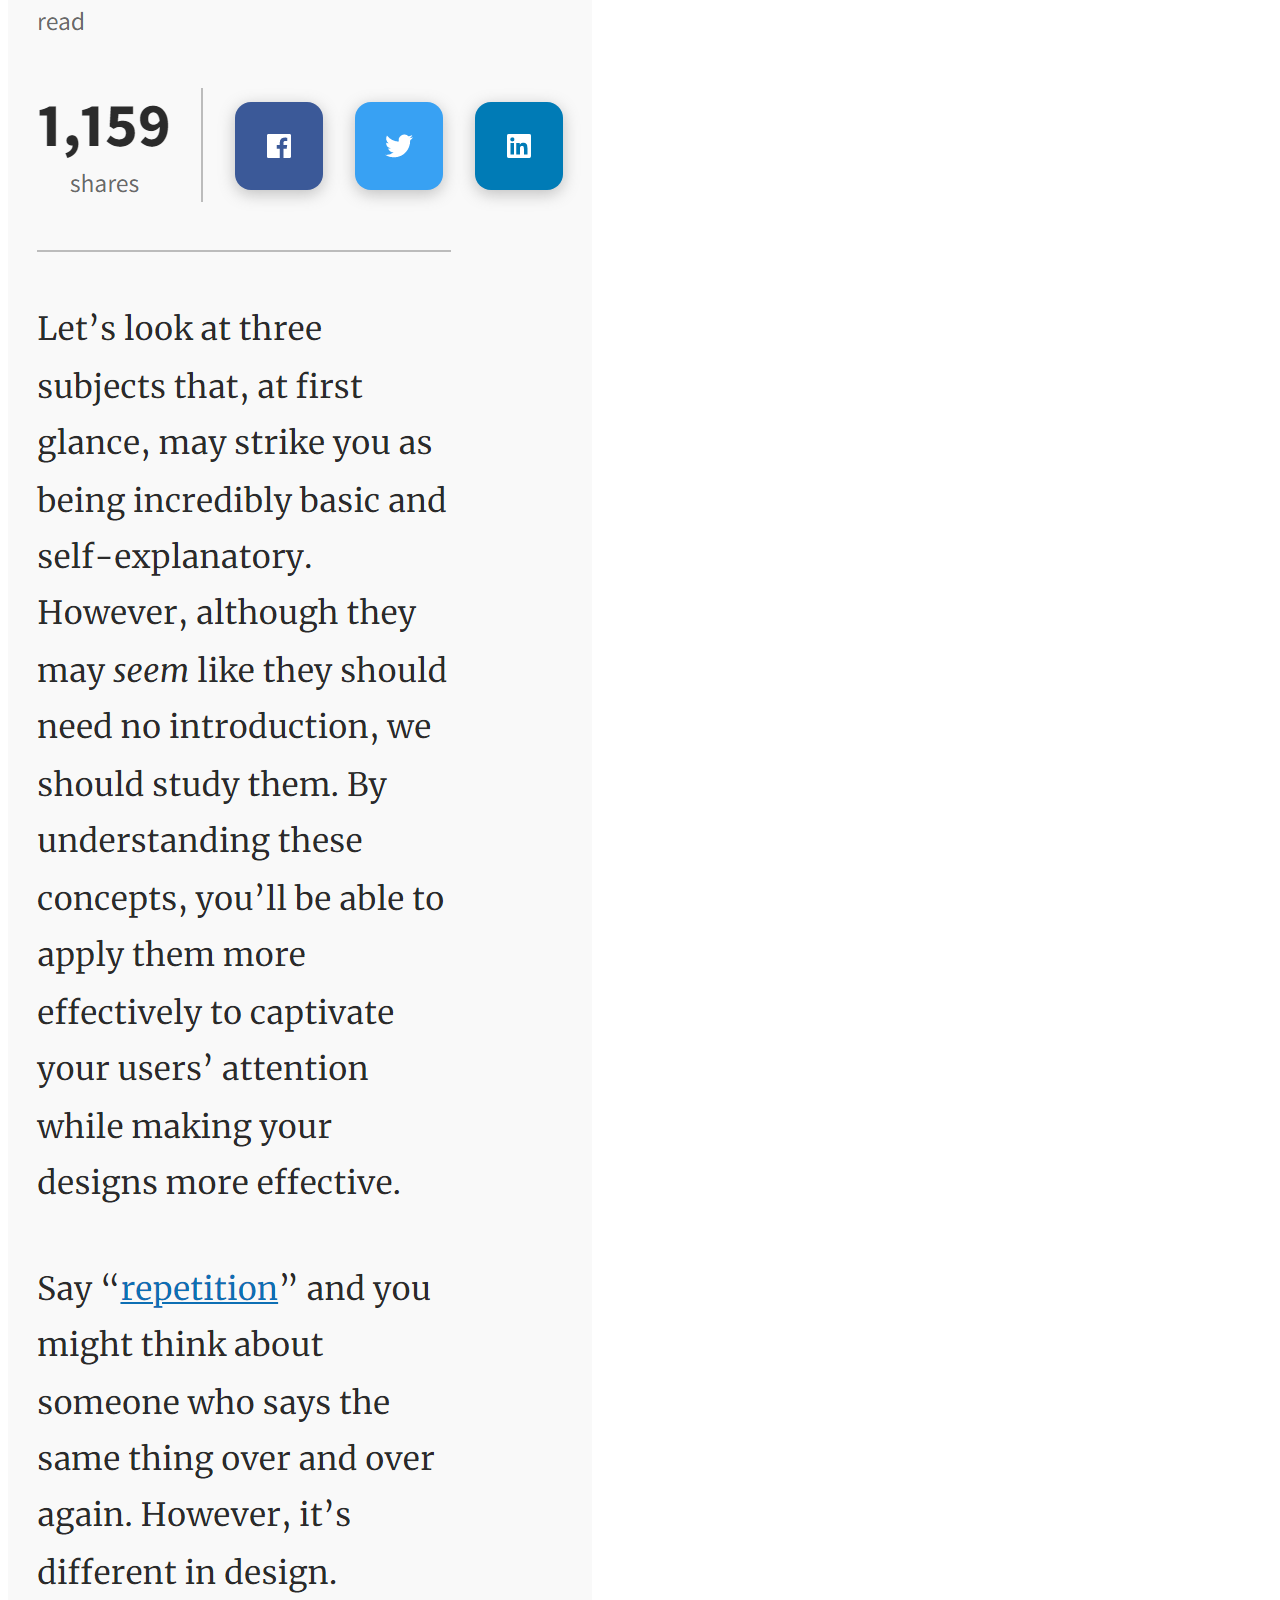
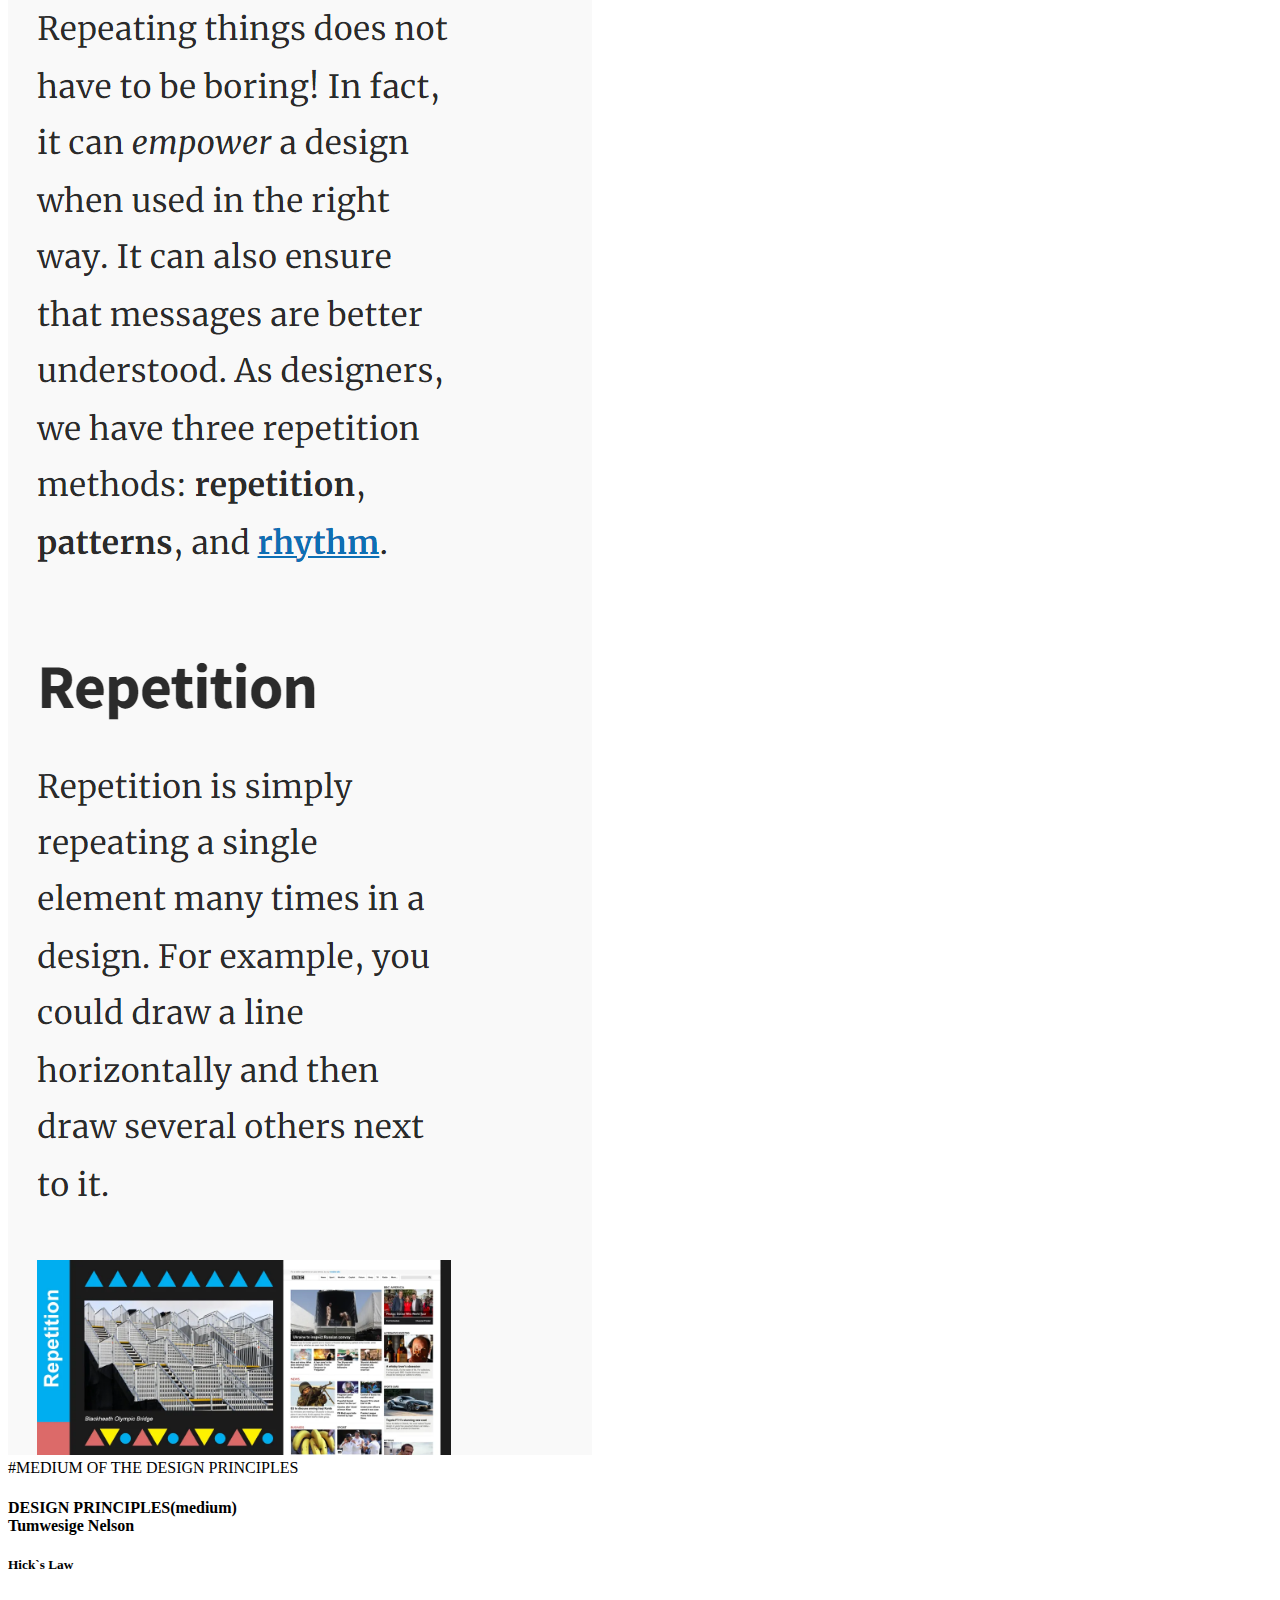
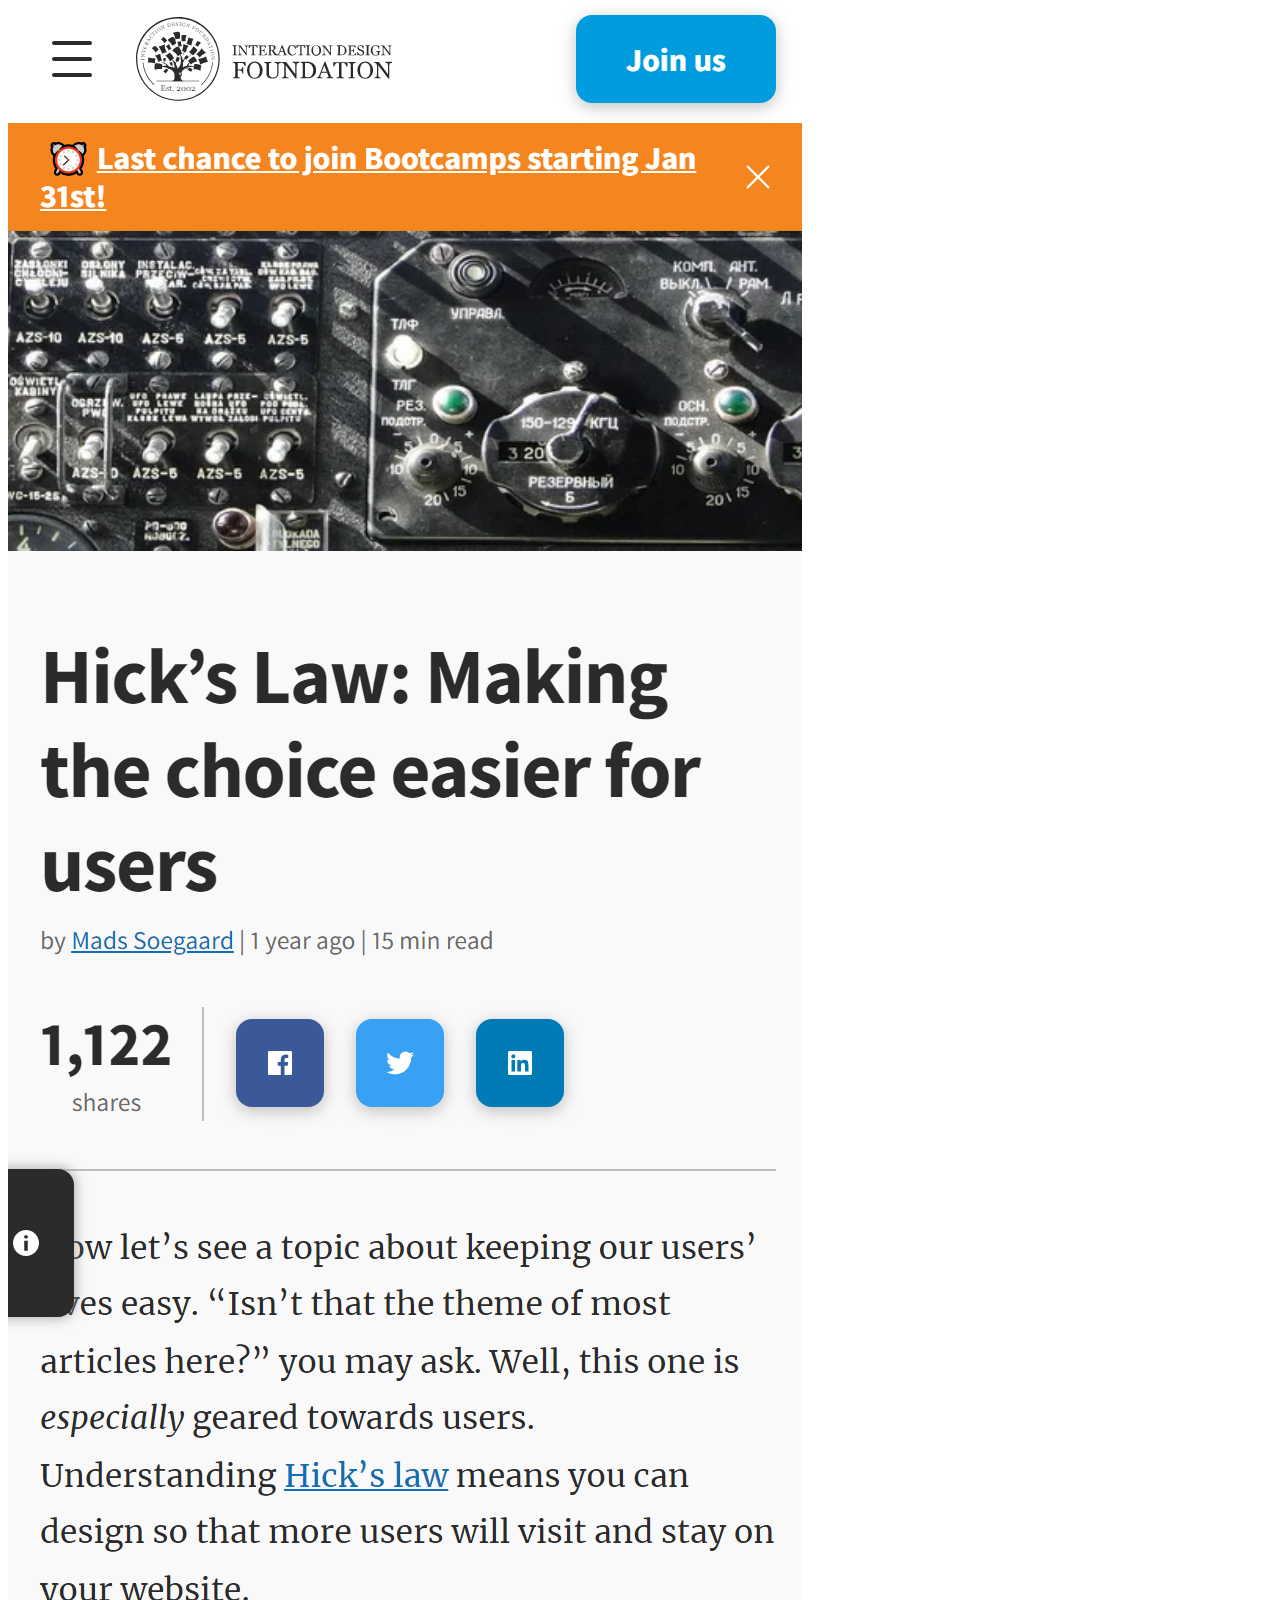
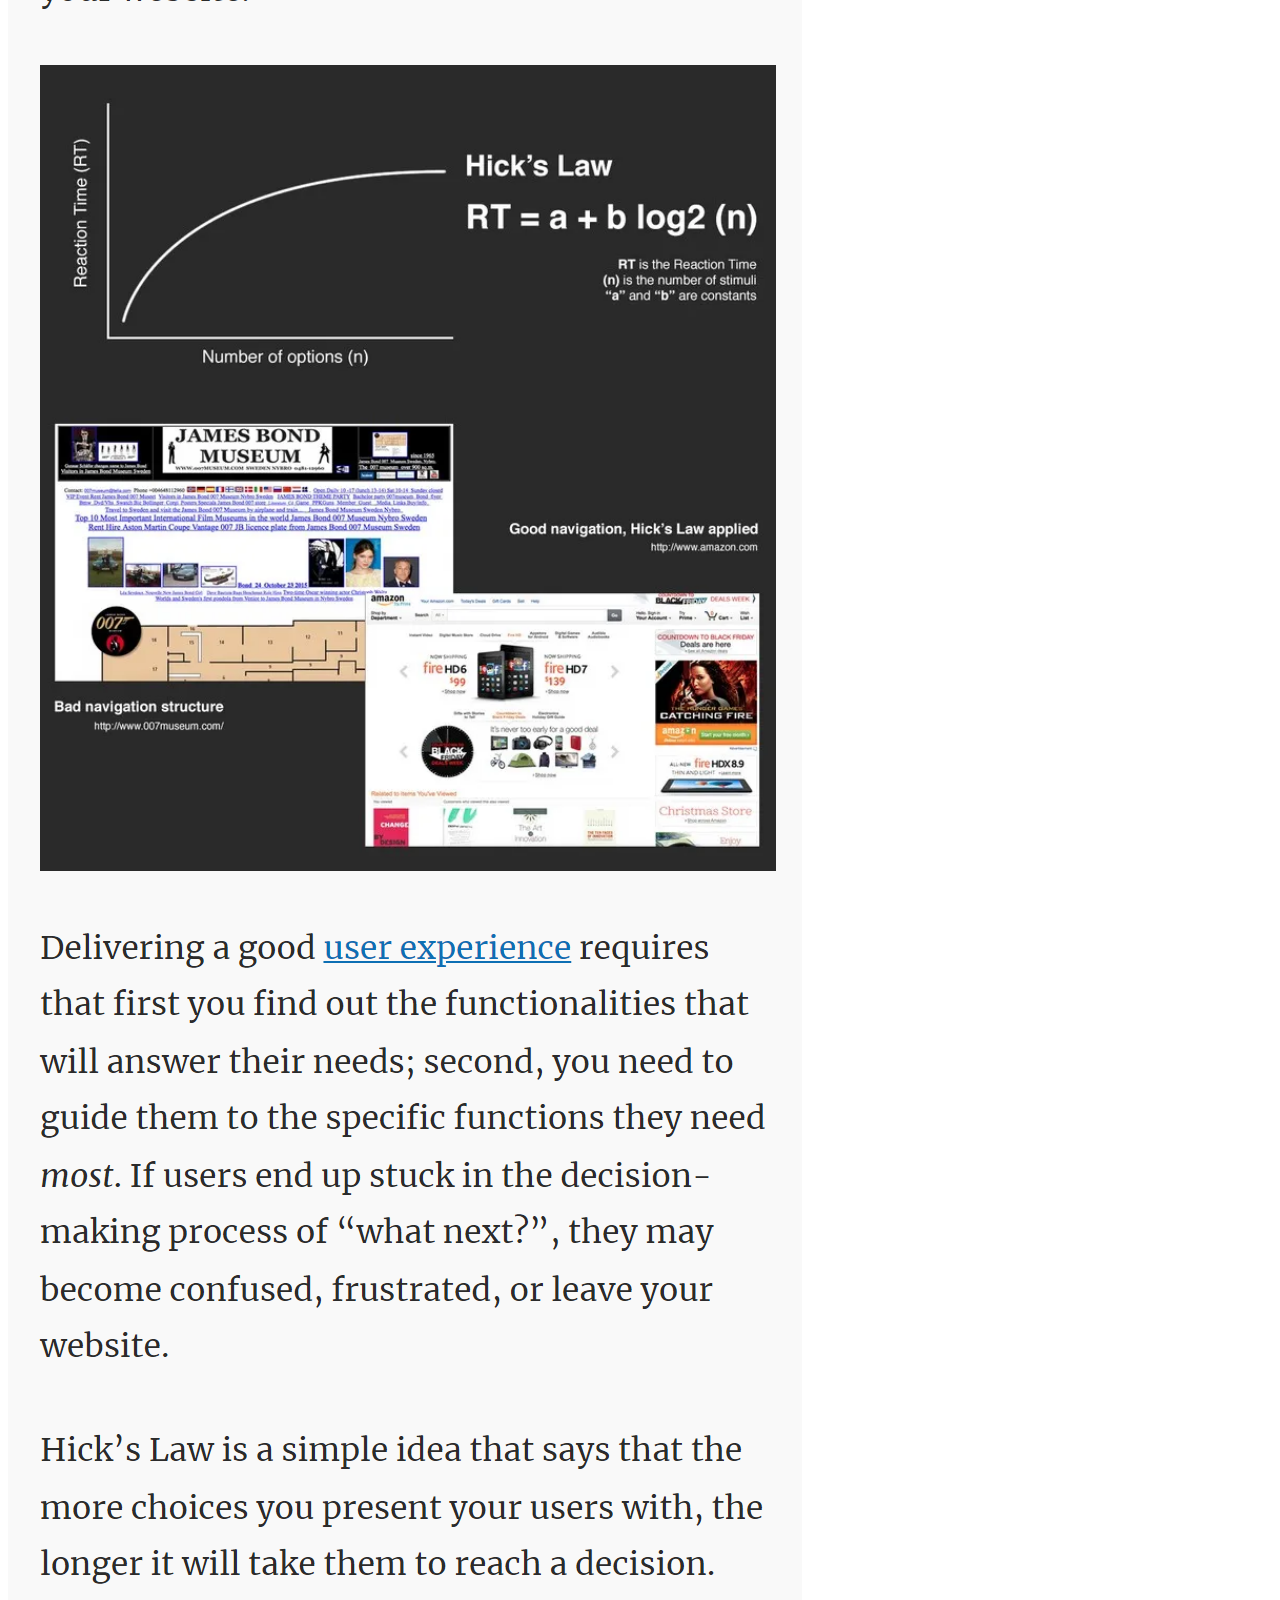
==== commit 6c6b49d0: "newton" ====
--- a/lesson2/design-principles.html
+++ b/lesson2/design-principles.html
@@ -15,8 +15,8 @@
 <body>
     <main>
         <section>
-            <h1>##Small</h1>
-            <h1>choices/hicks Law</h1>
+            <h1>DESIGN PRINCIPLES(SMALL)<br>Tumwesige Nelson</h1>
+            <h2>choices/hicks Law</h2>
         <picture>
             <img class="hicks-law"
             src="images/www.interaction-design.org_literature_article_hick-s-law-making-the-choice-easier-for-users.png">
@@ -30,8 +30,8 @@
             <img class="thirds"
             src="images/en.wikipedia.org_wiki_Rule_of_thirds.png">
             <p>The division of frames using lines the most appropriate way to describe the search topic</p>
-
-            <h3>Repetition</h3>
+ 
+            <h2>Repetition</h2>
         <picture>
             <img class="repetition"
             src="images/www.interaction-design.org_literature_article_repetition-pattern-and-rhythm.png">
@@ -40,22 +40,40 @@
         </section>
     
 #MEDIUM OF THE DESIGN PRINCIPLES
-        <h4>DESIGN PRINCIPLES</h4>
-        <div class="medium_principle">
-            <div> 
-                <h5>Hick`s Law</h5>
-                <img src="images/www.interaction-design.org_literature_article_hick-s-law-making-the-choice-easier-for-users.png" alt="">
-            </div>
-            <div>
-                <h5>Rule of Thirds</h5>
-                <img src="images/en.wikipedia.org_wiki_Rule_of_thirds.png" alt="">
-            </div>
-            <div>
-                <h5>Repetition</h5>
-                <img src="images/www.interaction-design.org_literature_article_repetition-pattern-and-rhythm.png">
-            </div>
-        </div>
-     
+        <h4>DESIGN PRINCIPLES(medium)<br>Tumwesige Nelson</h4>
+<div class="medium_principle">
+    <div> 
+        <h5 class="hicks">Hick`s Law</h5>
+        <img src="images/www.interaction-design.org_literature_article_hick-s-law-making-the-choice-easier-for-users.png" alt="">
+    </div>
+     <div>
+         <h5 class="thirds">Rule of Thirds</h5>
+         <img src="images/en.wikipedia.org_wiki_Rule_of_thirds.png" alt="">
+    </div>
+    
+</div>
+    <div class="medium-repetition">
+        <h5>Repetition</h5>
+        <img src="images/www.interaction-design.org_literature_article_repetition-pattern-and-rhythm.png">
+    </div>
+
+
+    <h4>DESIGN PRINCIPLES(large)<br>Tumwesige Nelson</h4>
+<div class="large_principle">
+    <div> 
+        <h5 class="hicks">Hick`s Law</h5>
+        <img src="images/www.interaction-design.org_literature_article_hick-s-law-making-the-choice-easier-for-users.png" alt="">
+    </div>
+    <div>
+        <h5 class="thirds">Rule of Thirds</h5>
+        <img src="images/en.wikipedia.org_wiki_Rule_of_thirds.png" alt="">
+    </div>
+    <div class="medium-repetition">
+        <h5>Repetition</h5>
+        <img src="images/www.interaction-design.org_literature_article_repetition-pattern-and-rhythm.png">
+    </div>
+        
+</div>
     </main>
     
 </body>
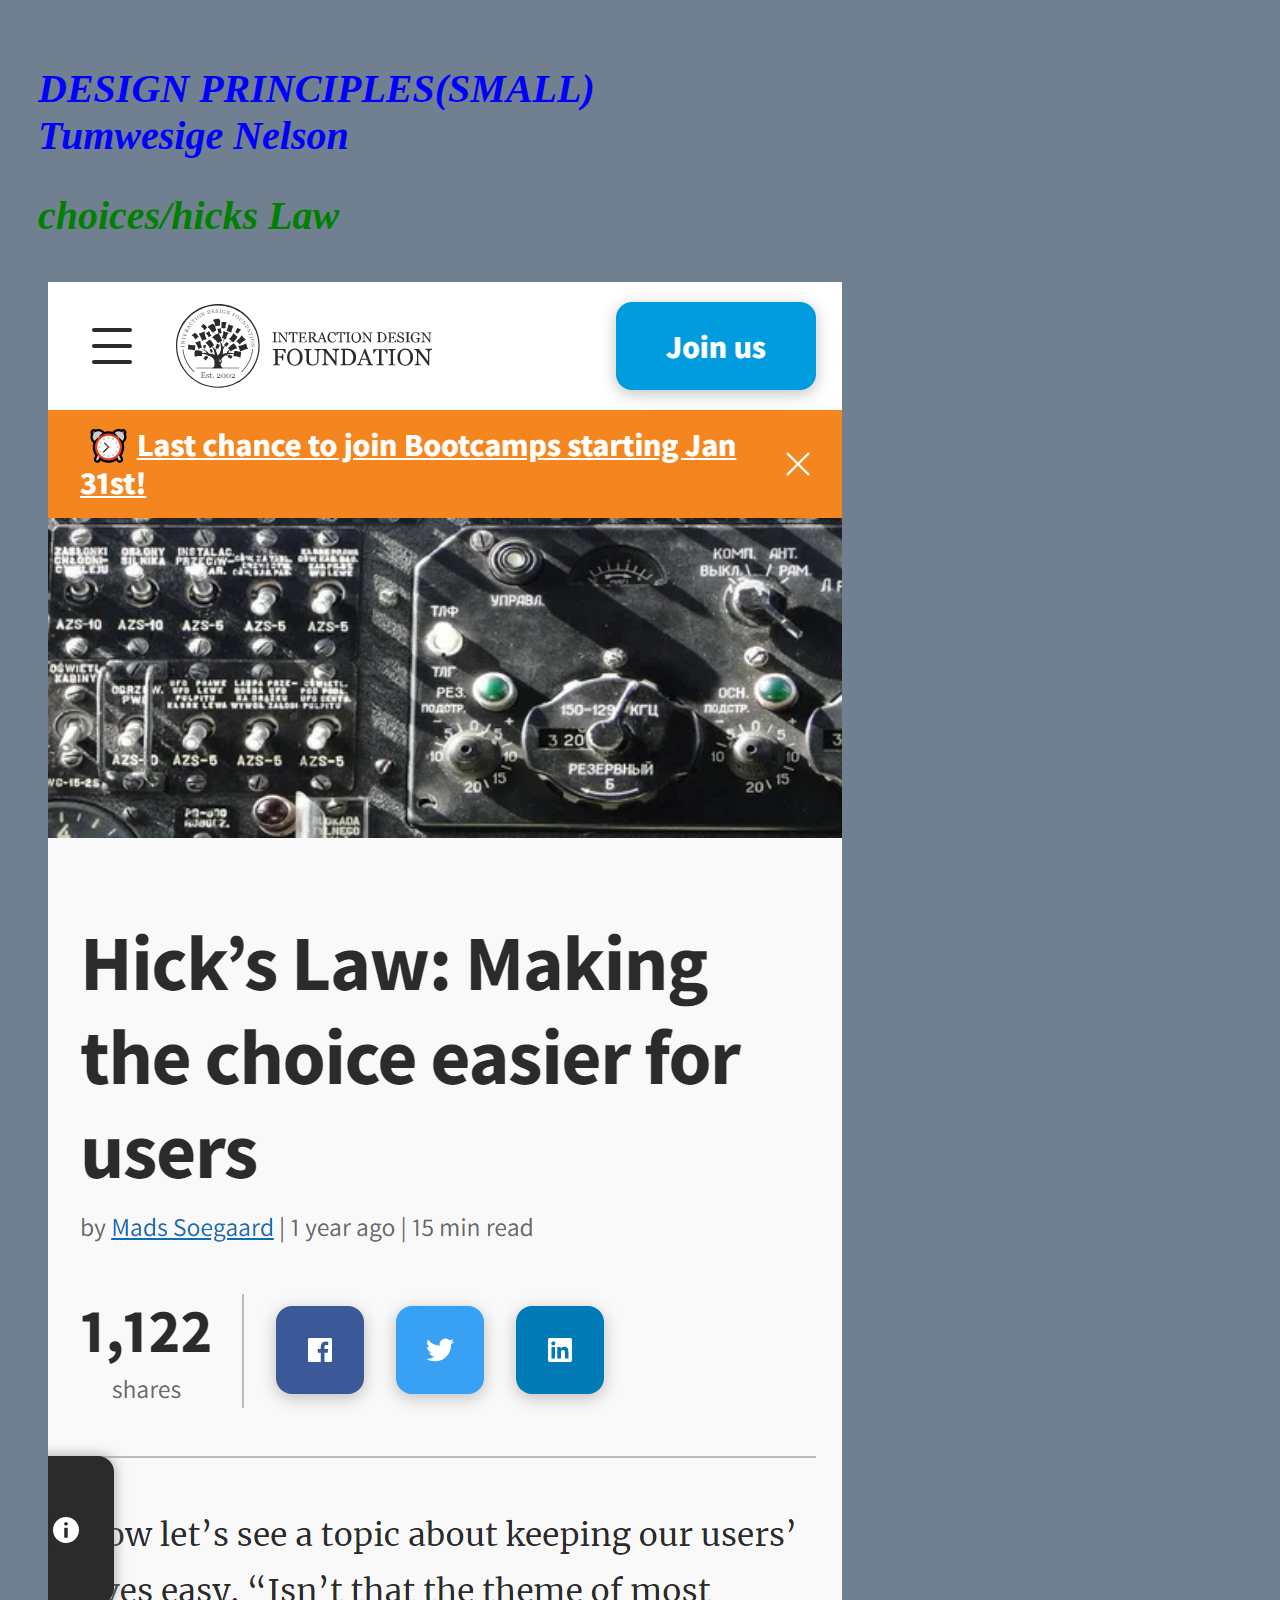
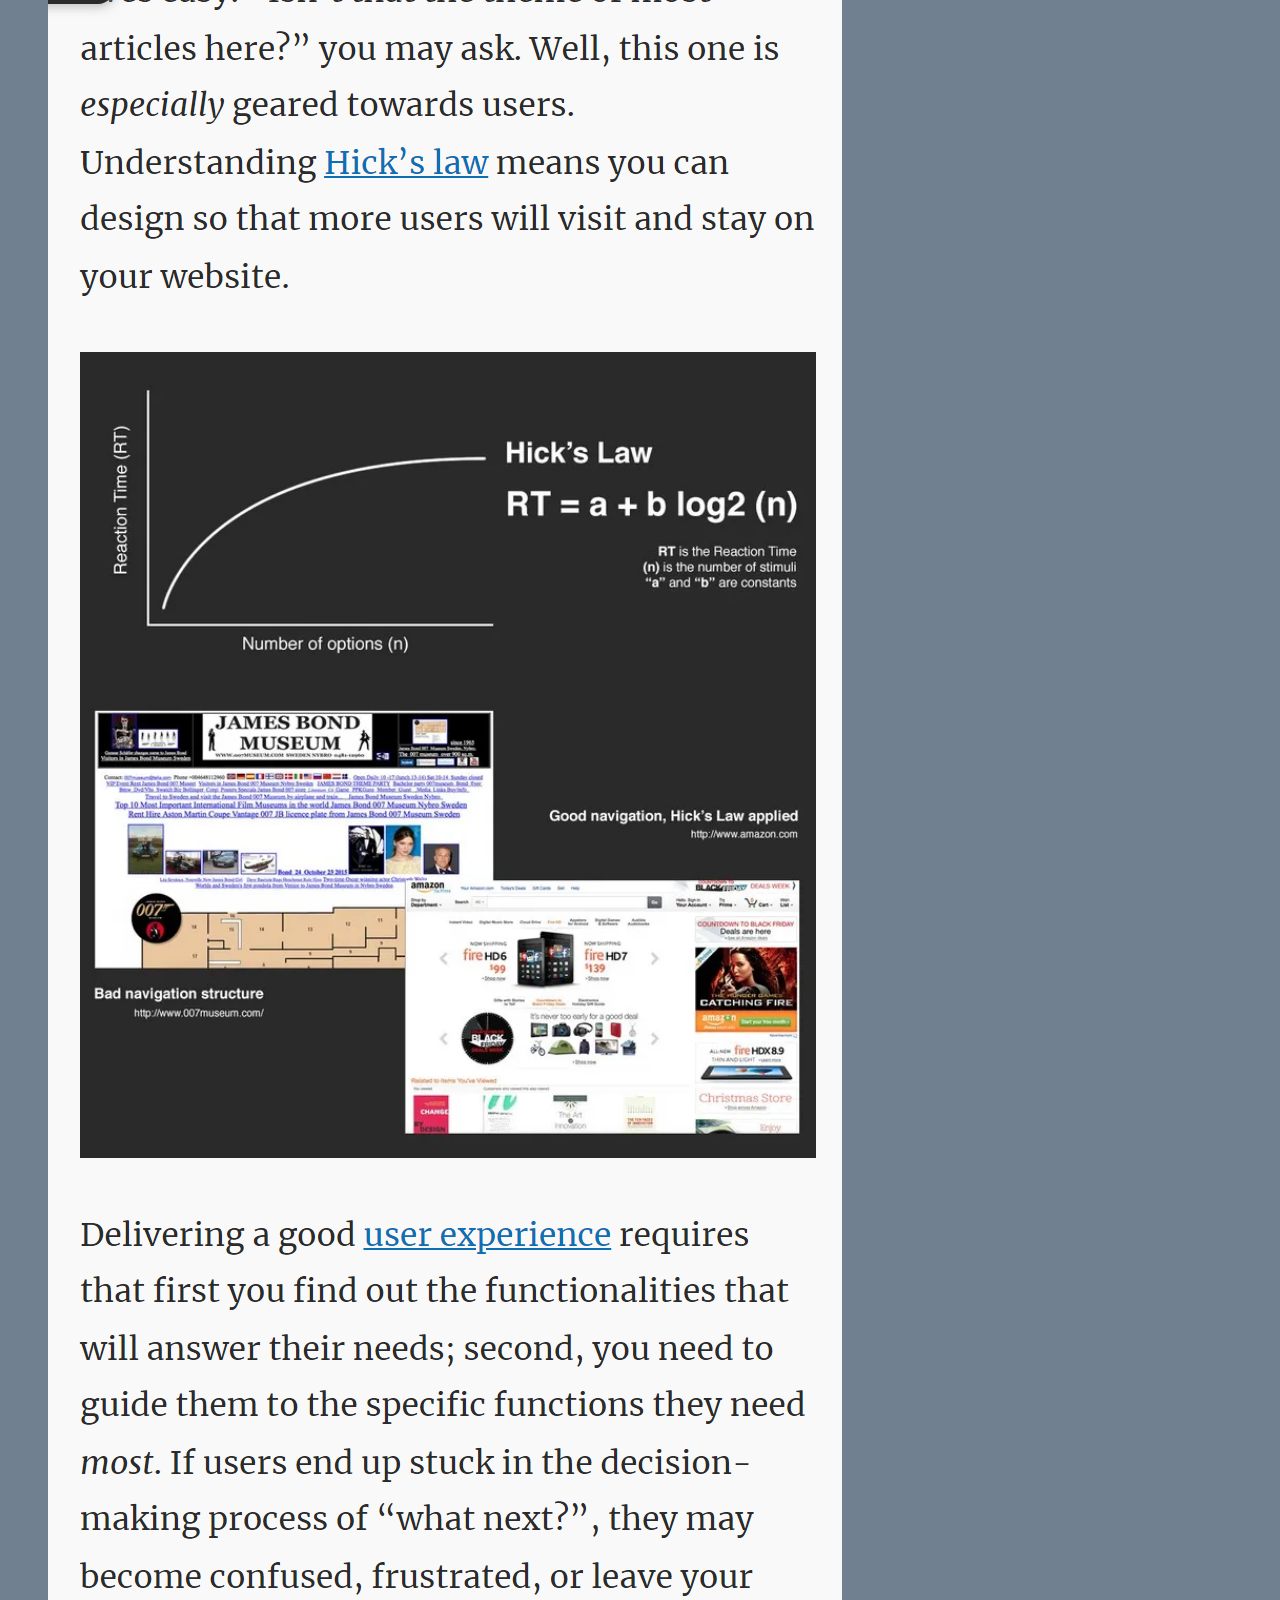
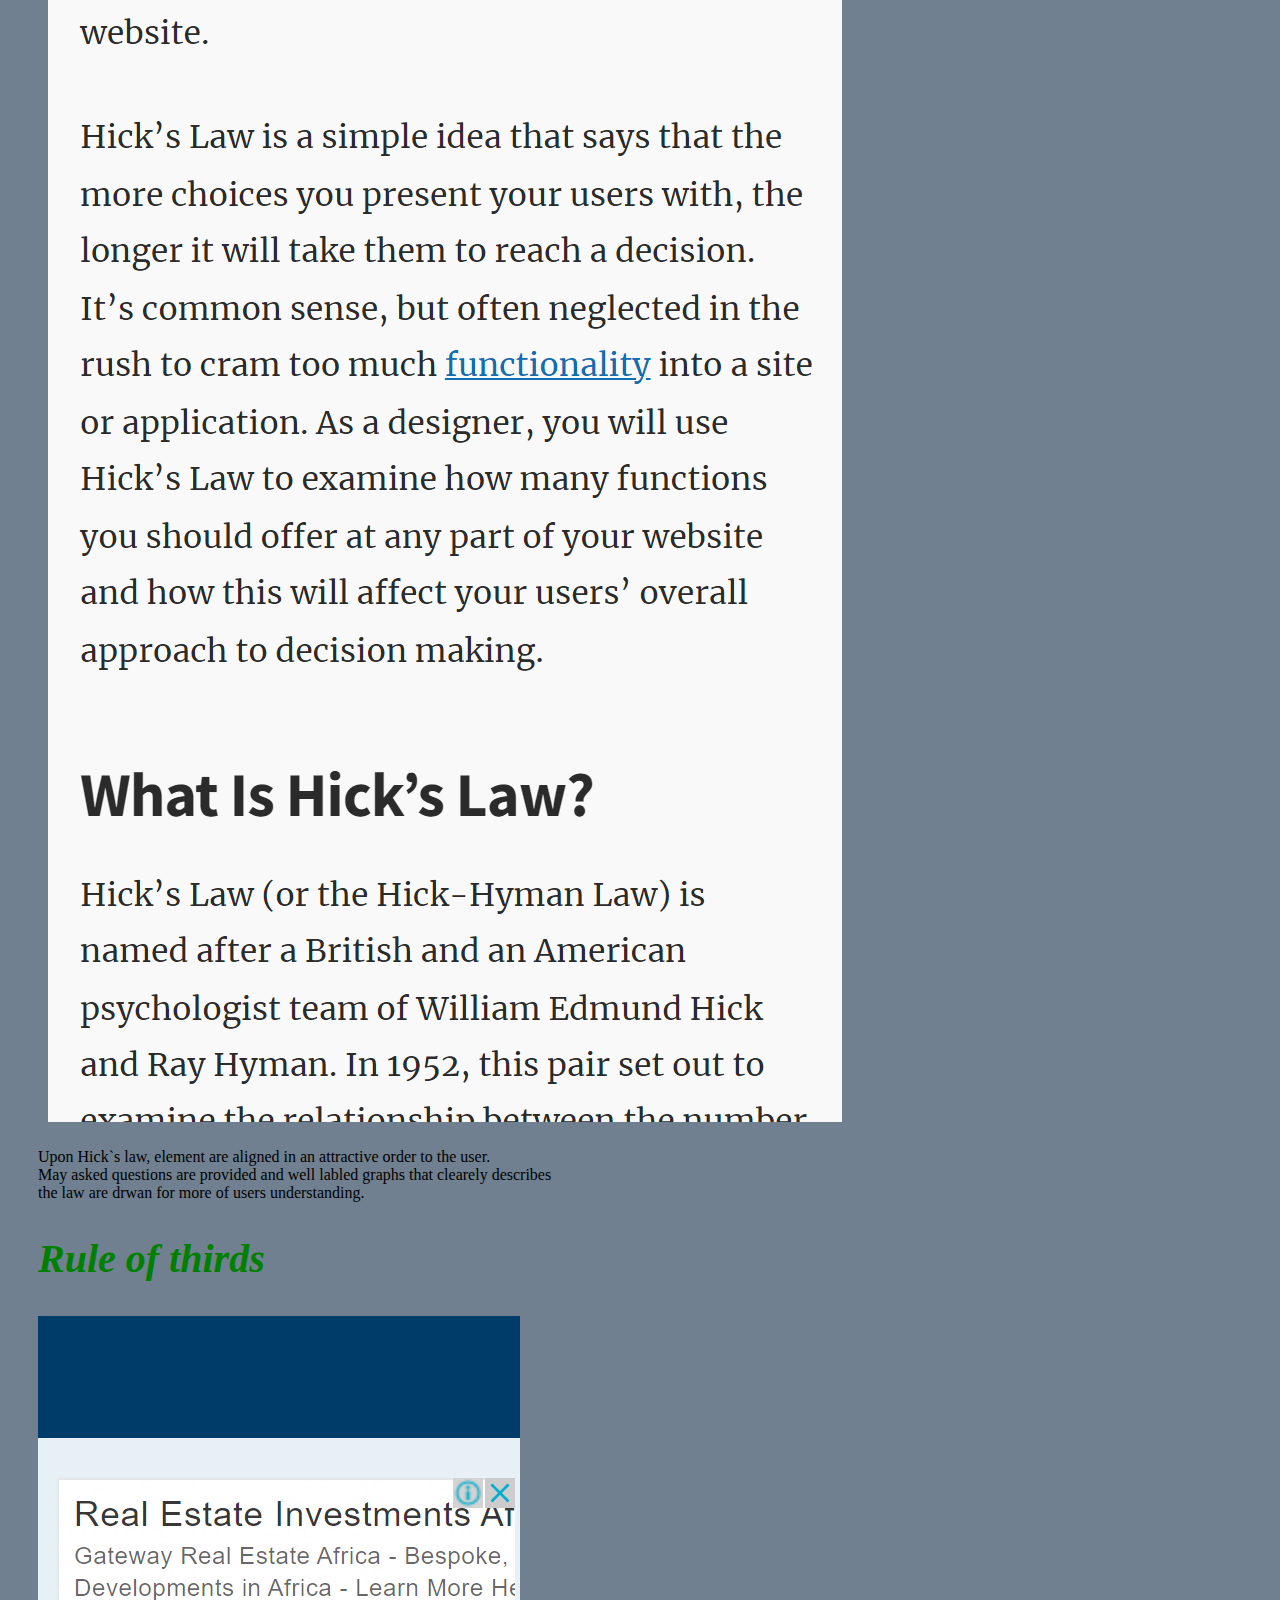
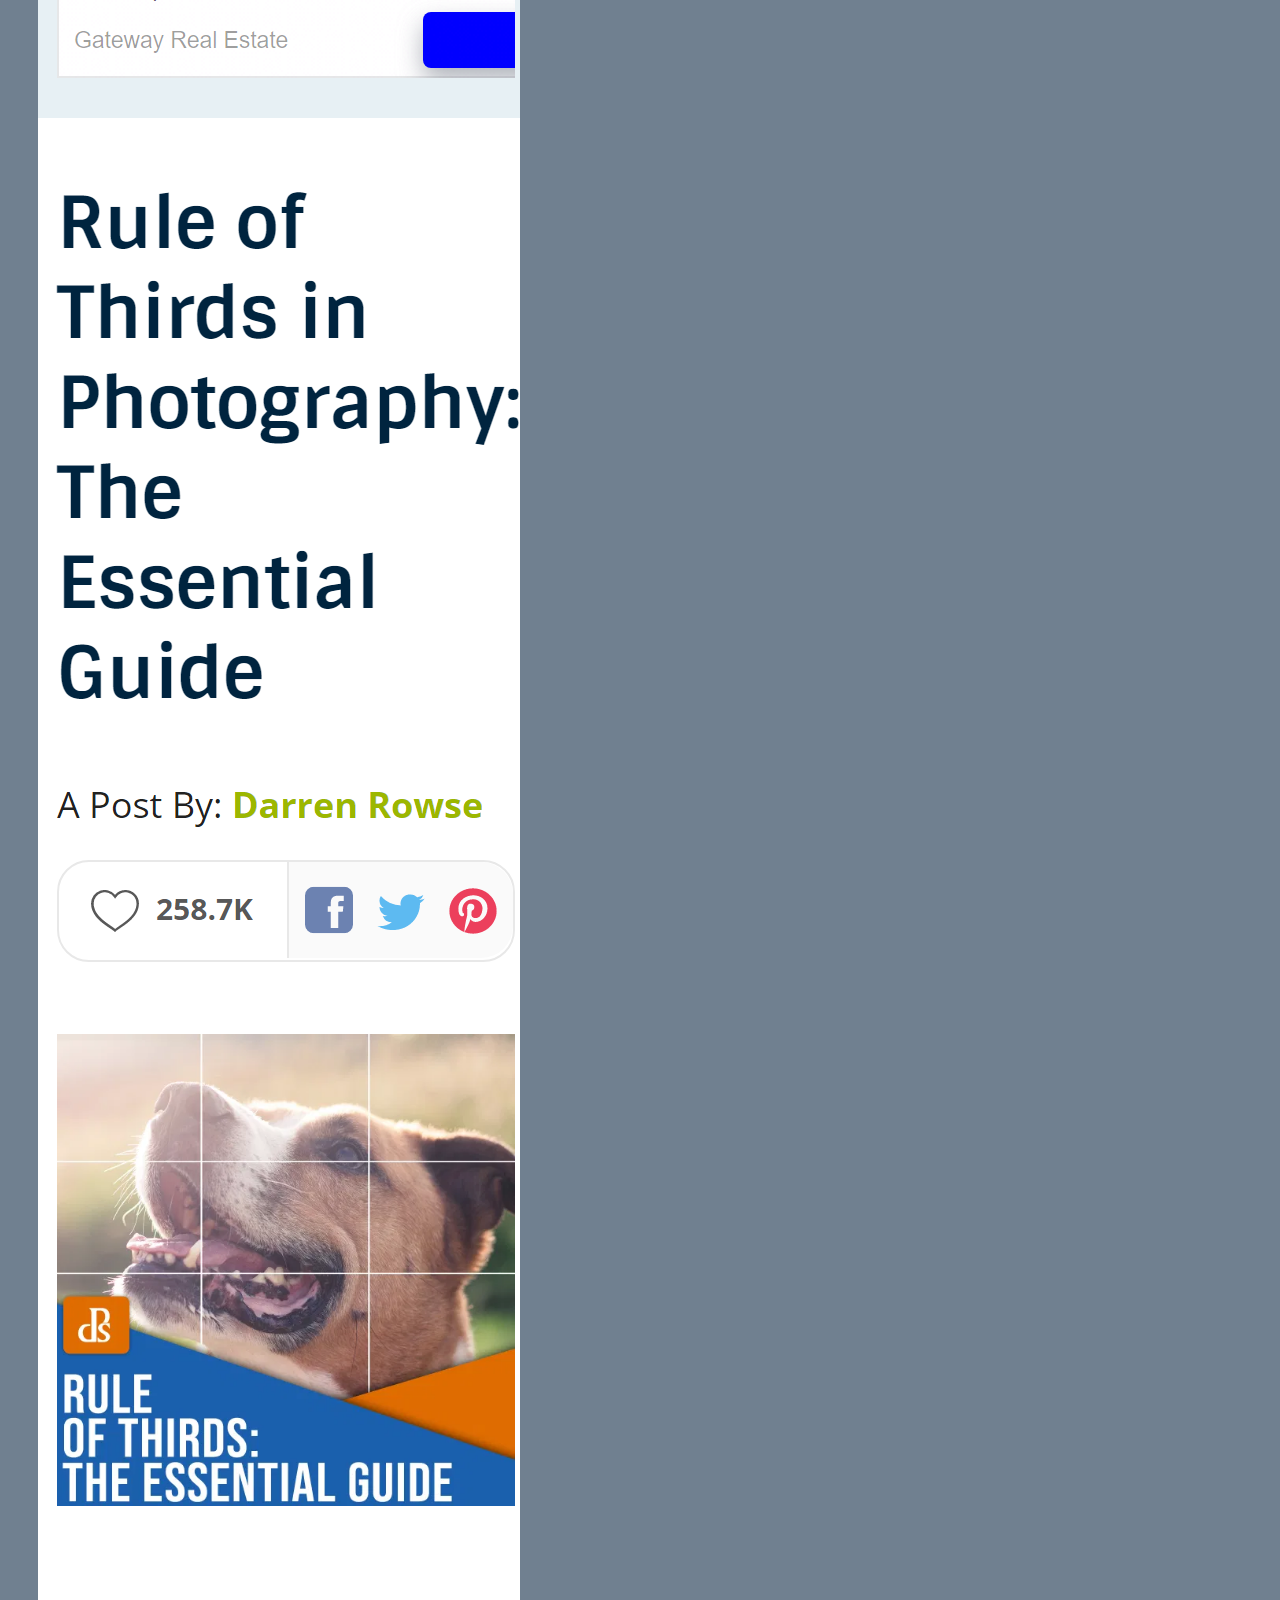
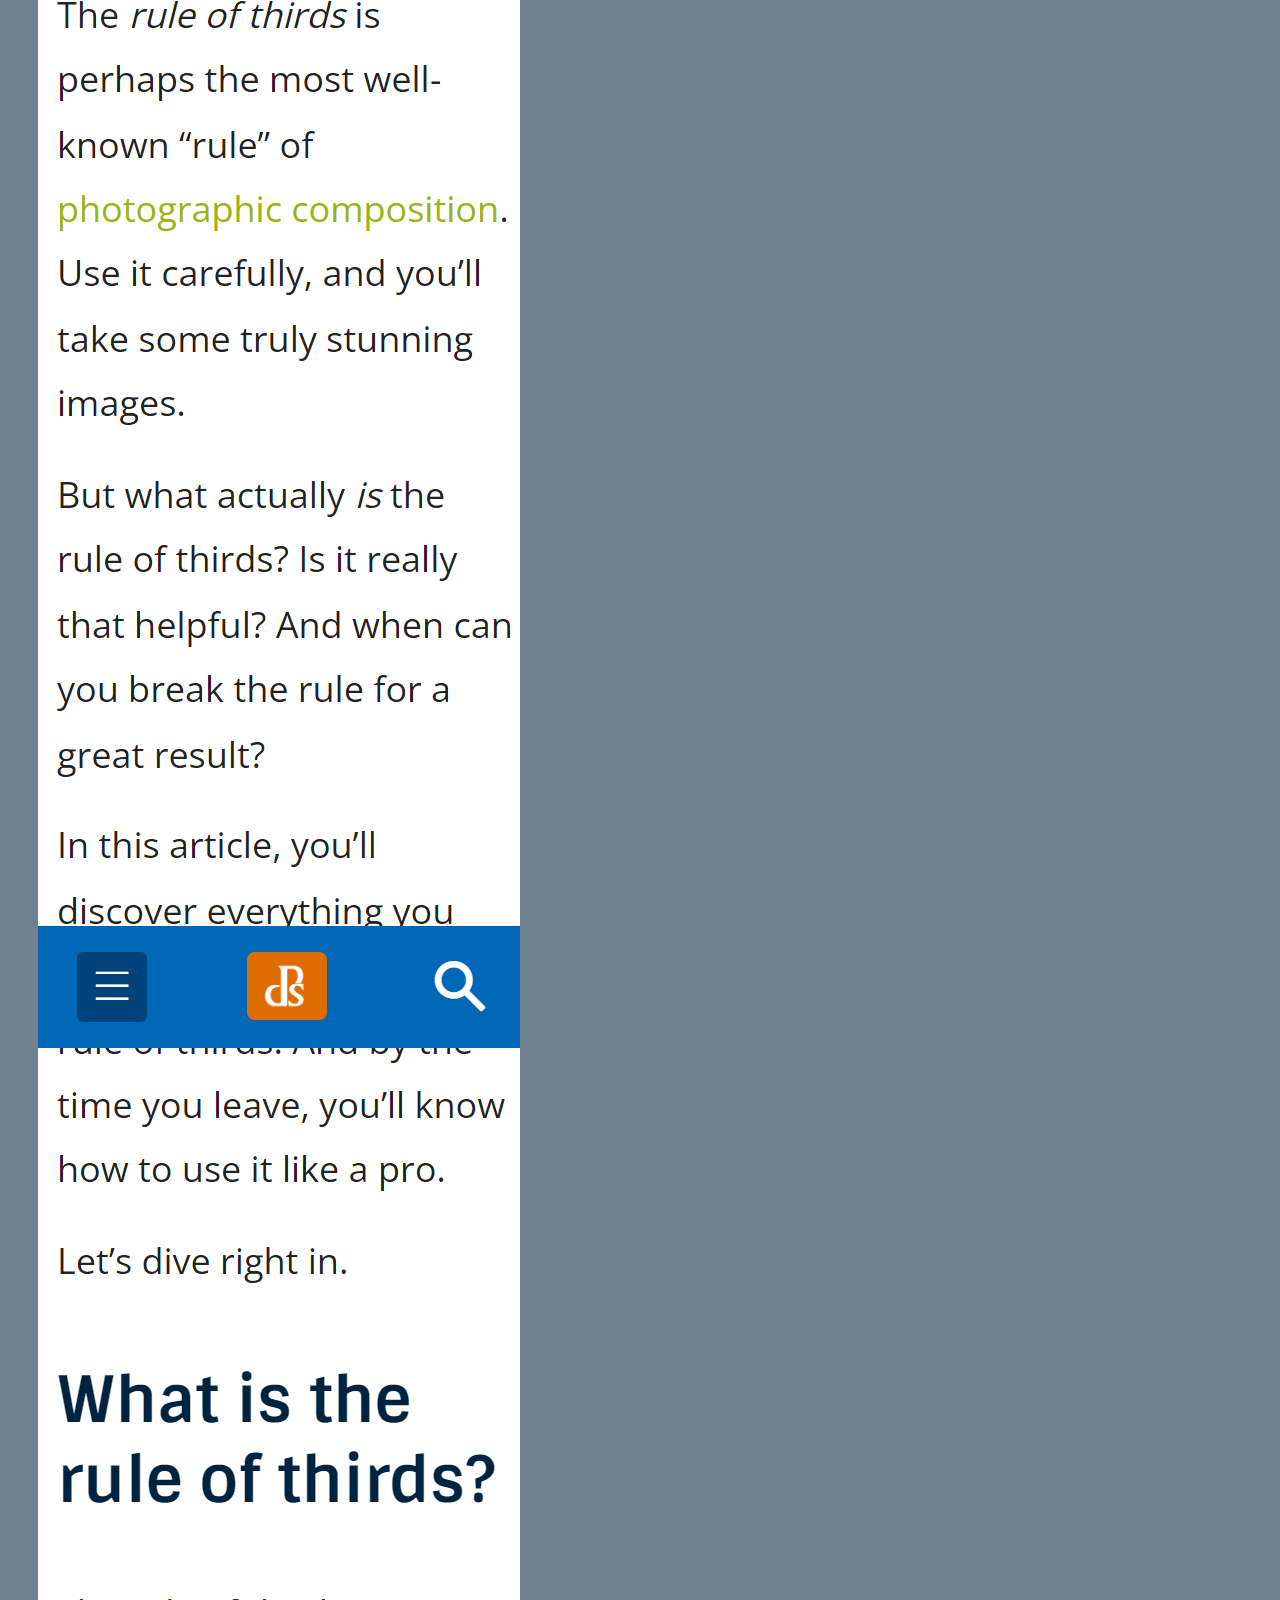
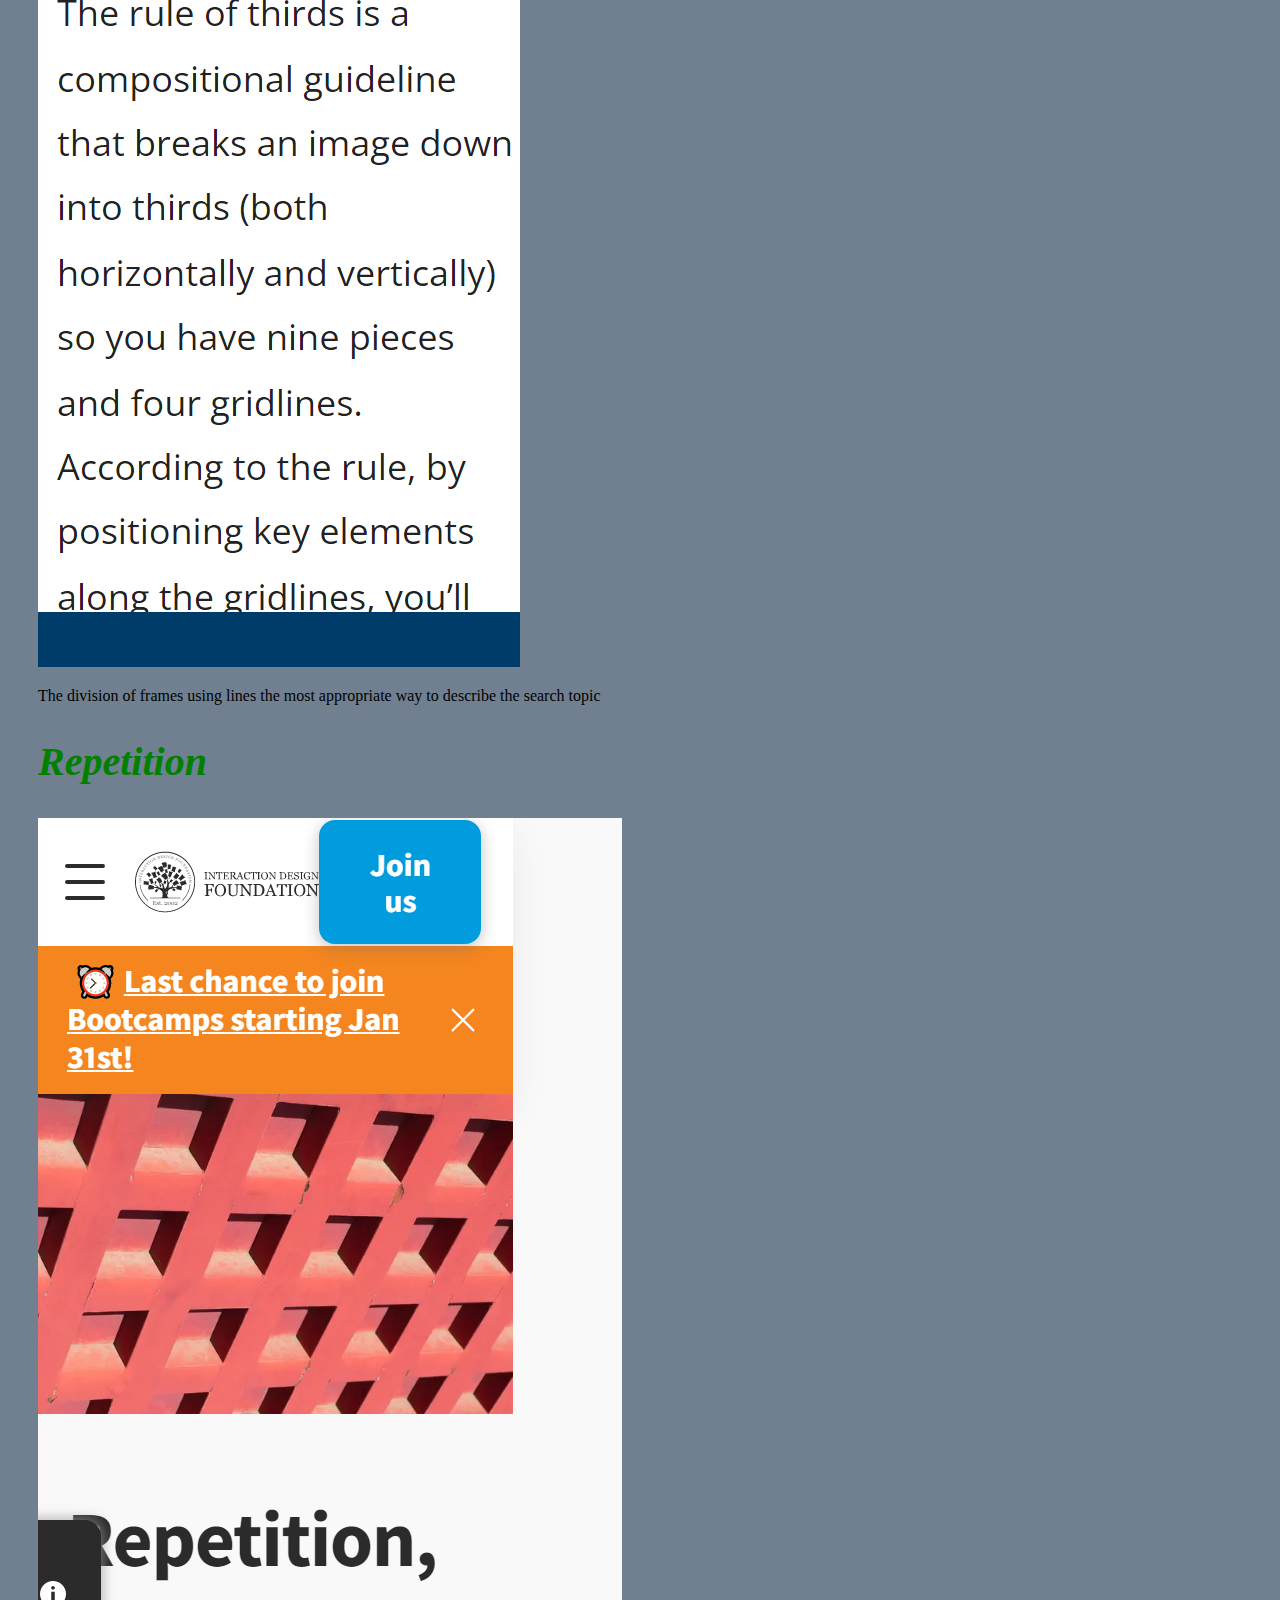
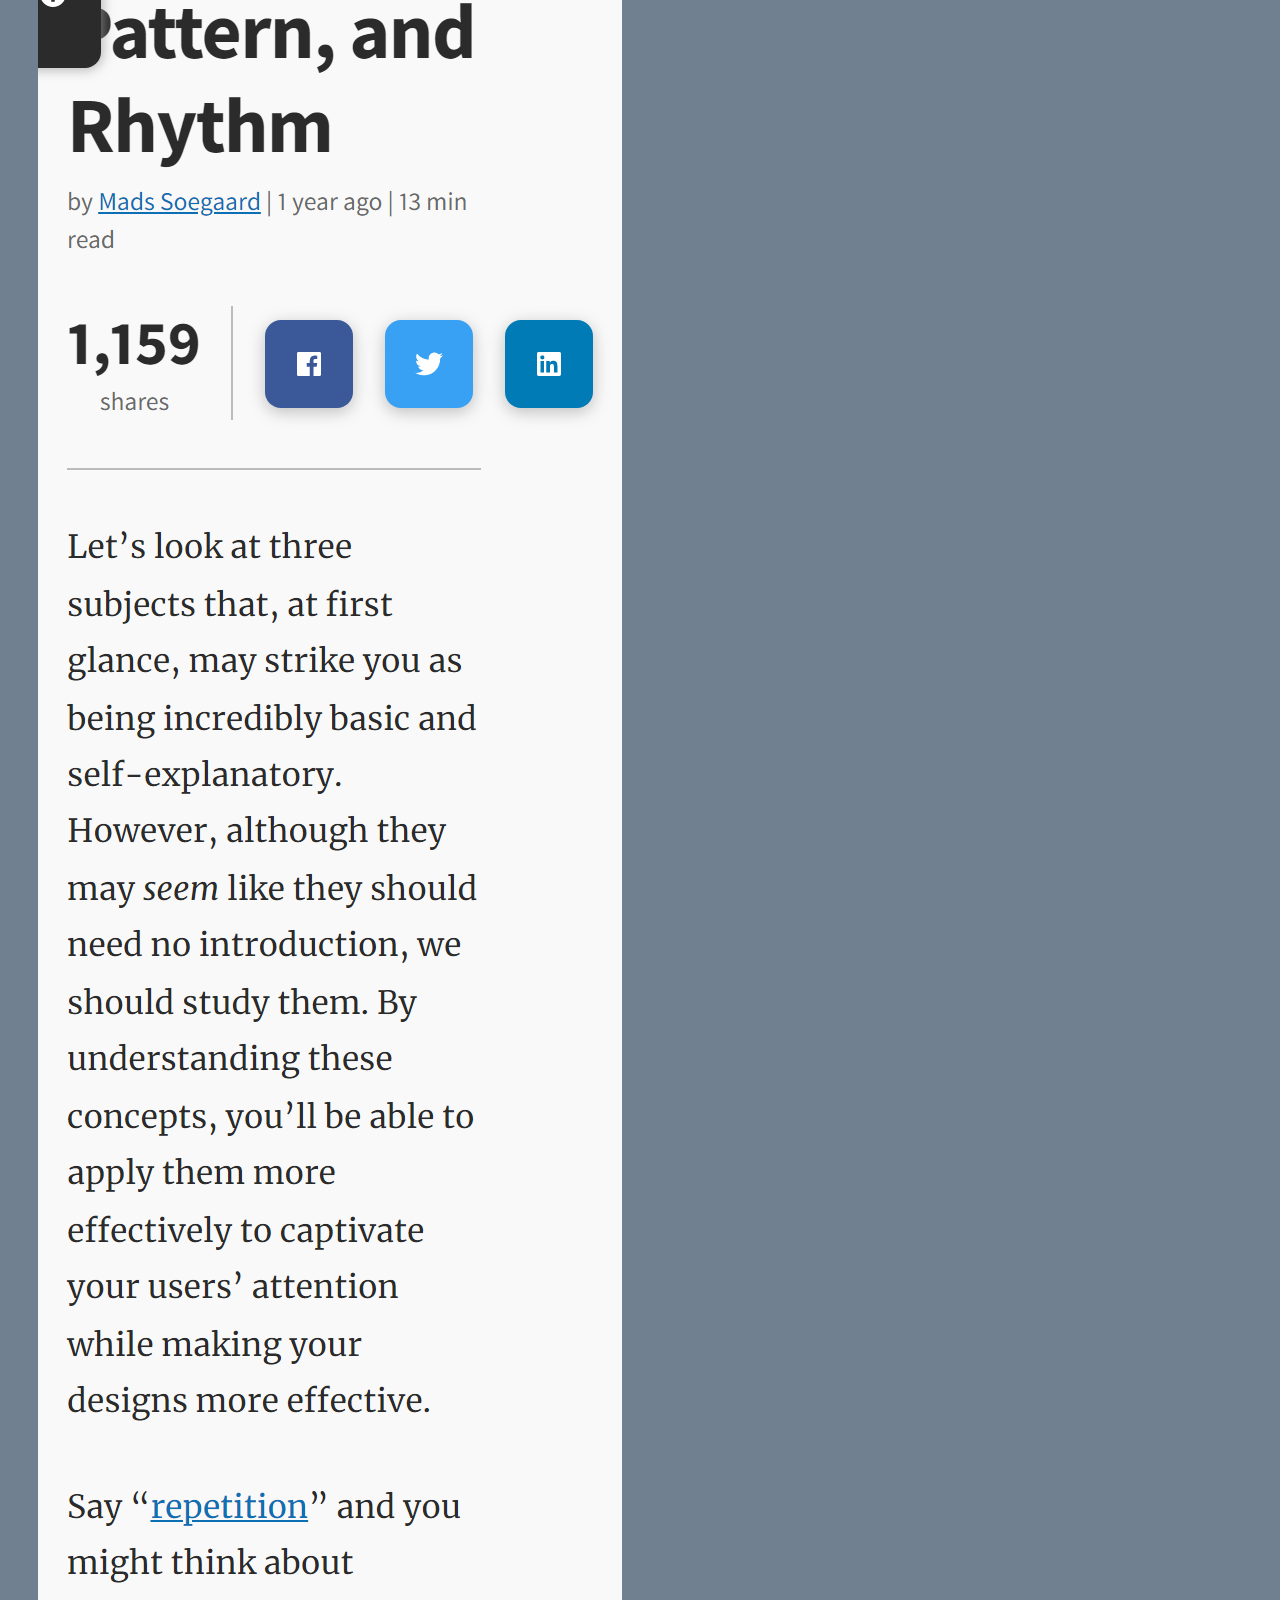
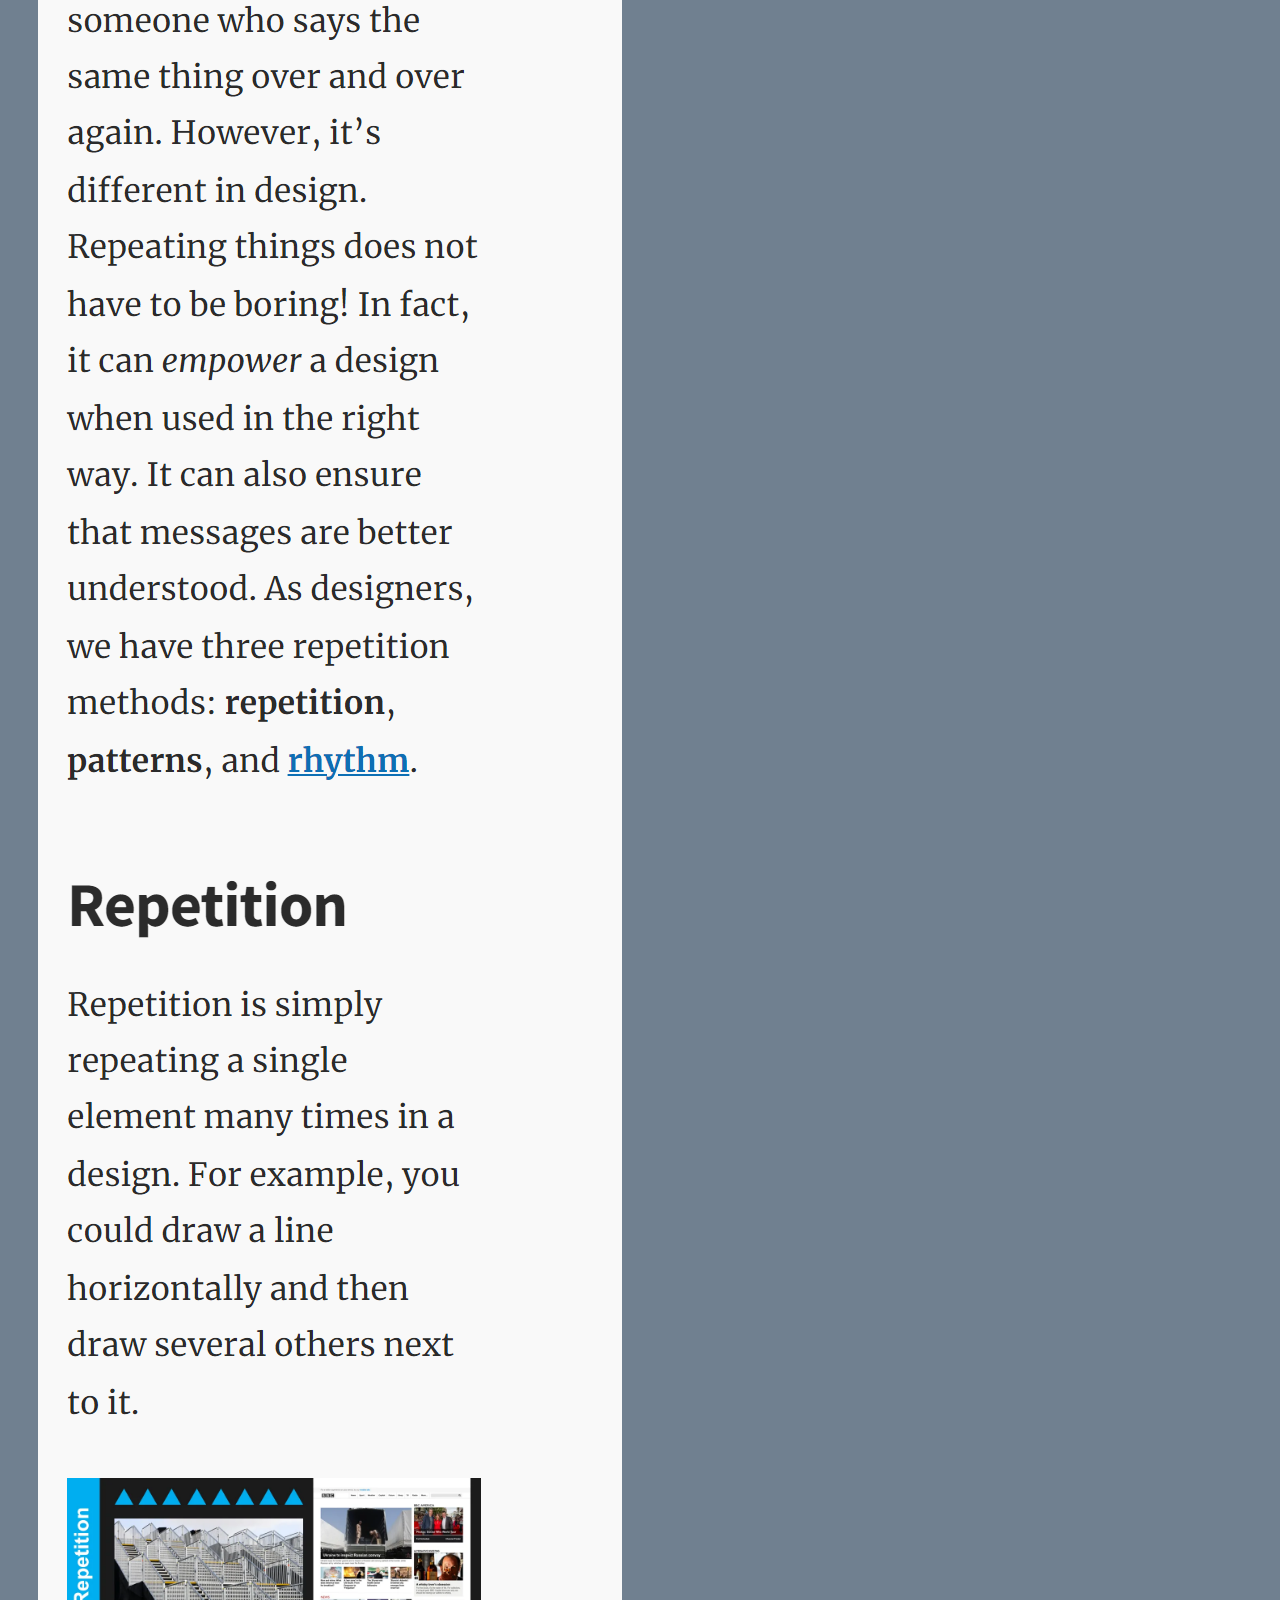
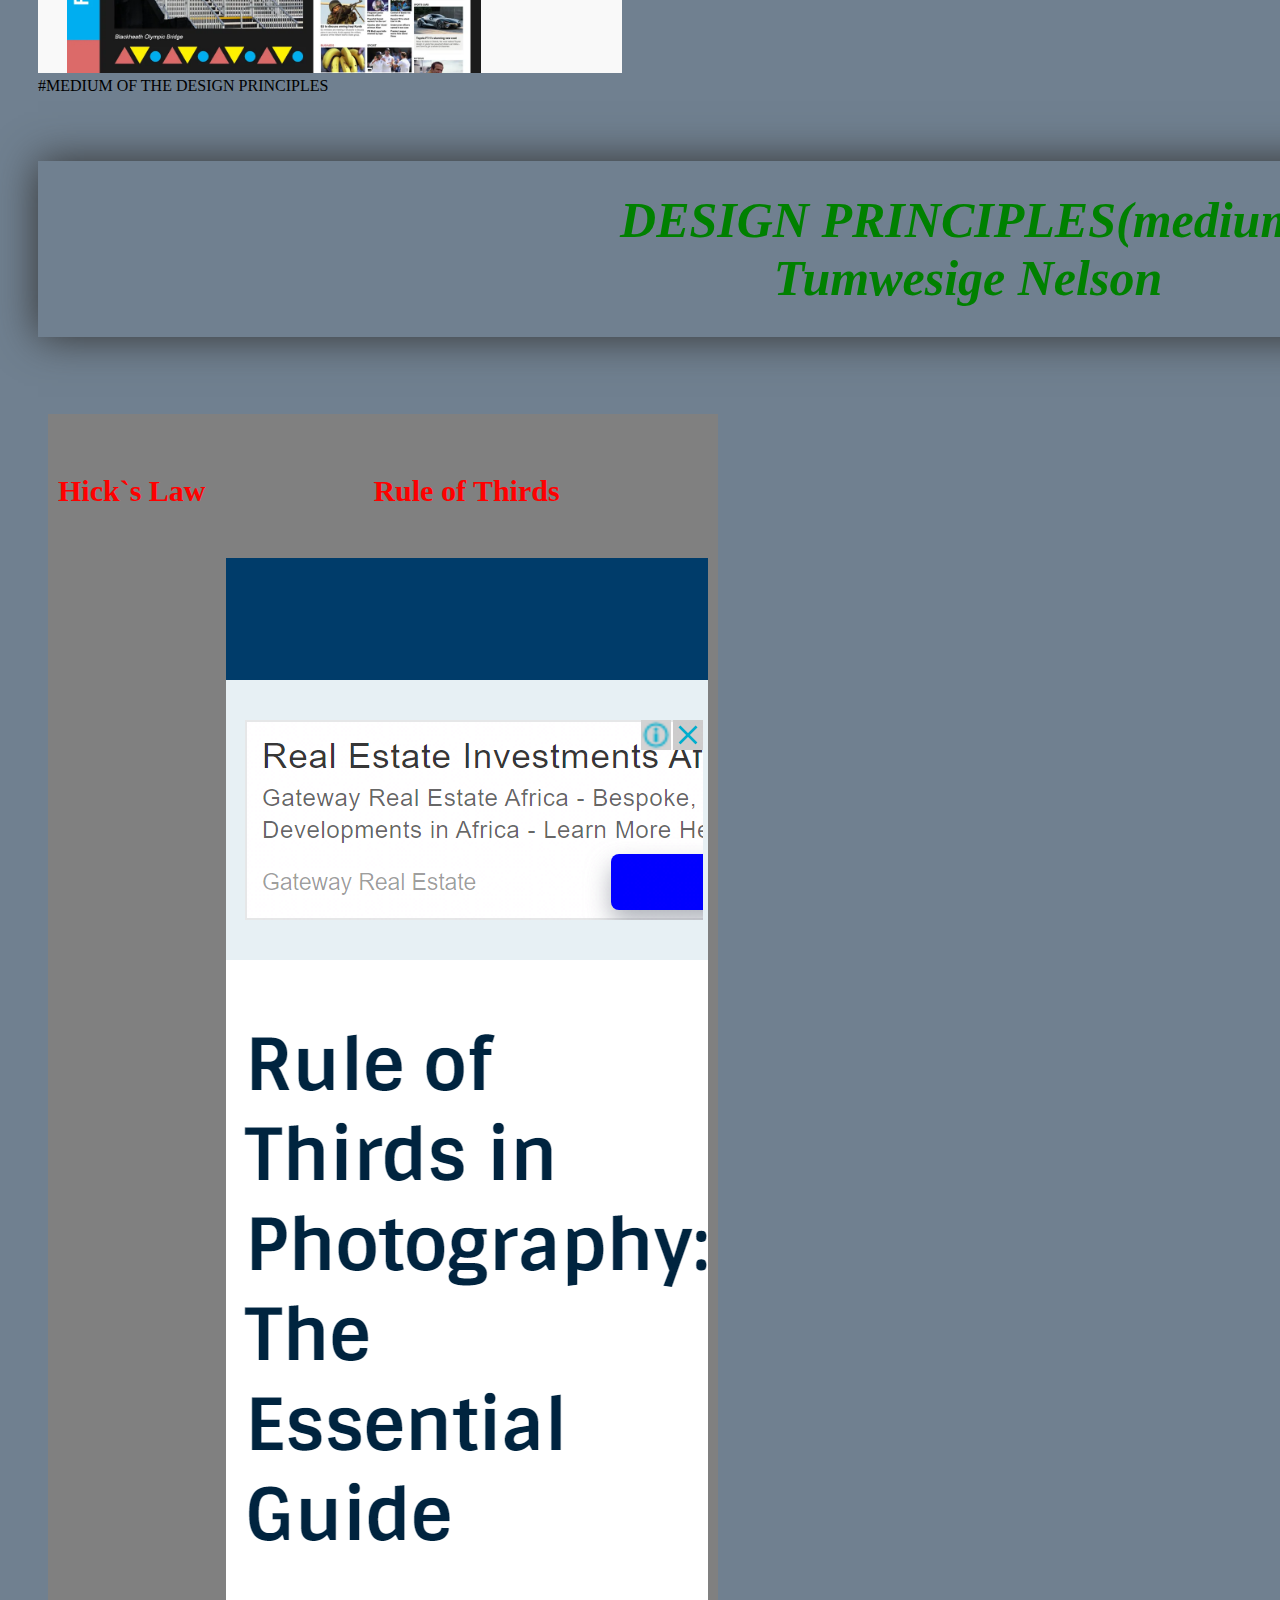
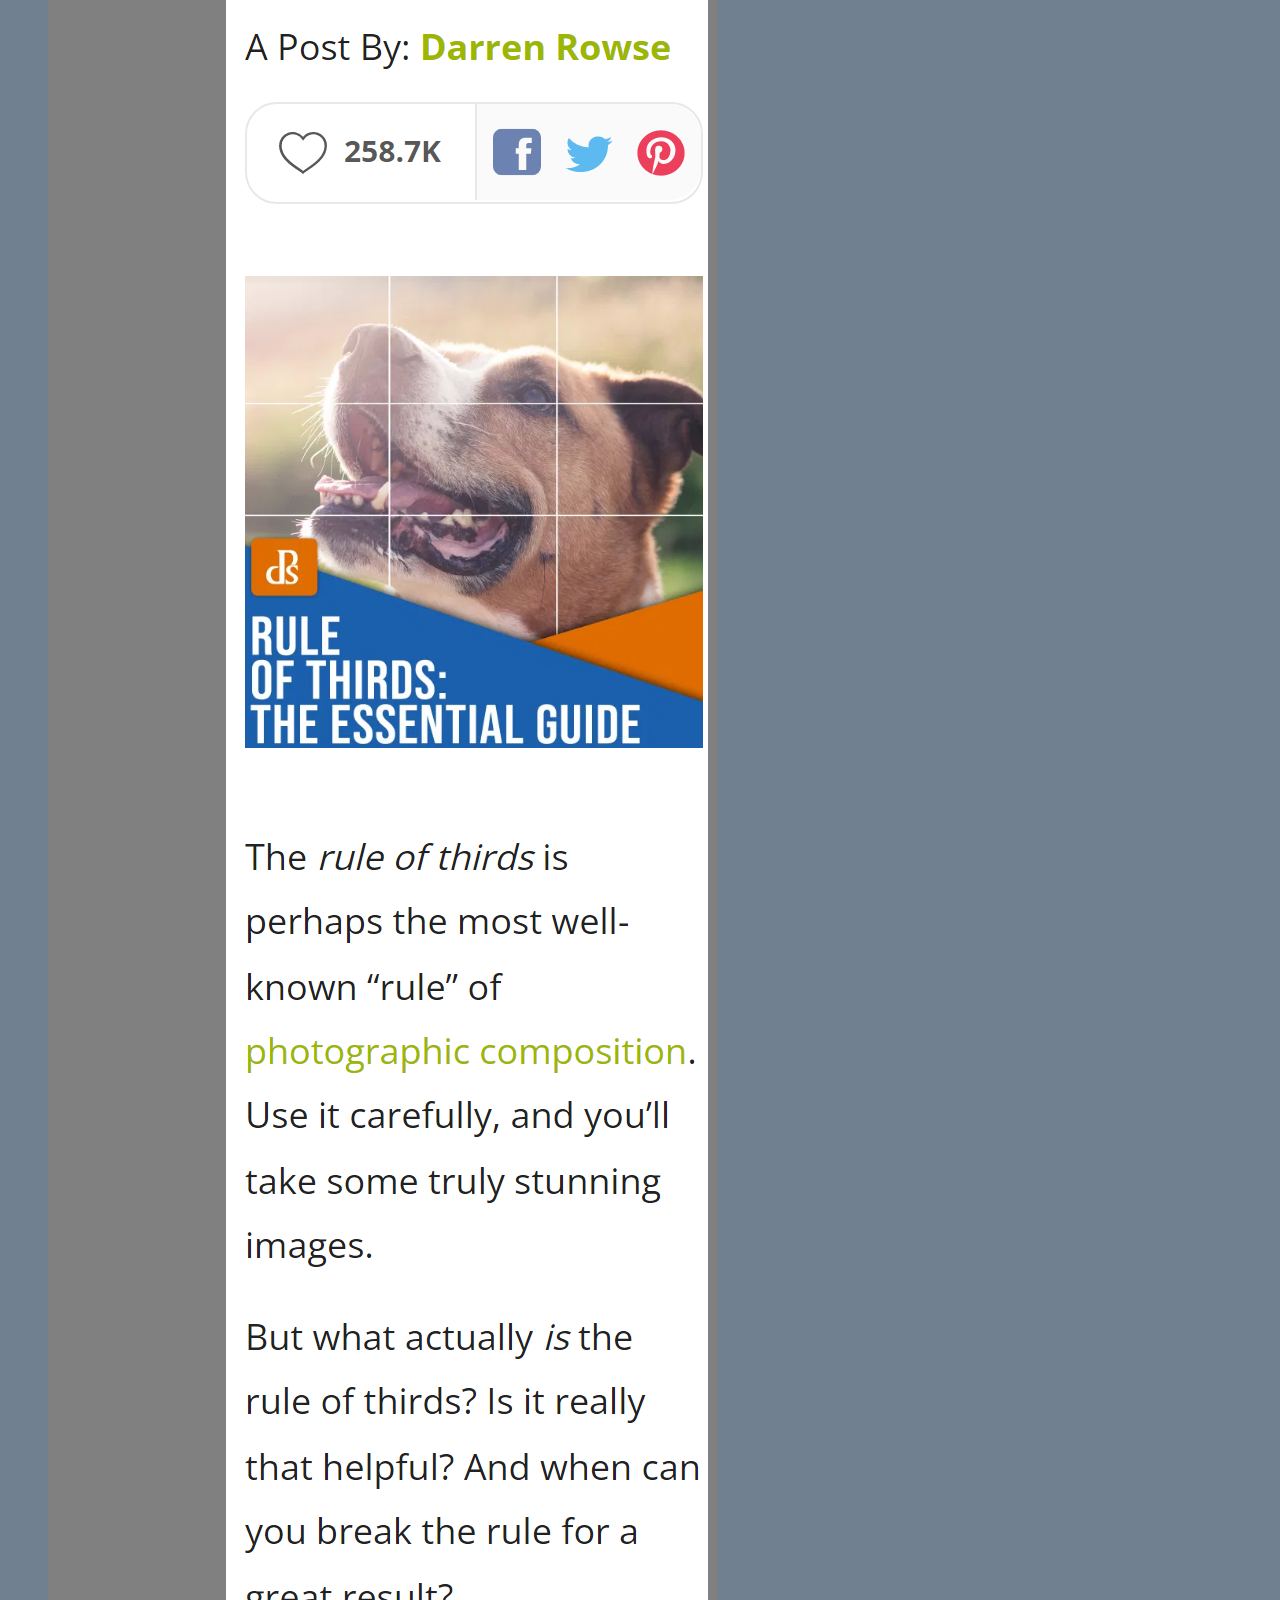
==== commit 0b230b49: "Newton-Nelson" ====
--- a/lesson2/design-principles.html
+++ b/lesson2/design-principles.html
@@ -30,7 +30,7 @@
             <img class="thirds"
             src="images/en.wikipedia.org_wiki_Rule_of_thirds.png">
             <p>The division of frames using lines the most appropriate way to describe the search topic</p>
- 
+  
             <h2>Repetition</h2>
         <picture>
             <img class="repetition"
@@ -44,7 +44,7 @@
 <div class="medium_principle">
     <div> 
         <h5 class="hicks">Hick`s Law</h5>
-        <img src="images/www.interaction-design.org_literature_article_hick-s-law-making-the-choice-easier-for-users.png" alt="">
+        <img src="images/www.intera ction-design.org_literature_article_hick-s-law-making-the-choice-easier-for-users.png" alt="">
     </div>
      <div>
          <h5 class="thirds">Rule of Thirds</h5>
--- a/lesson2/css/small.css
+++ b/lesson2/css/small.css
@@ -0,0 +1,6 @@
+
+
+
+
+
+
--- a/lesson2/css/medium.css
+++ b/lesson2/css/medium.css
@@ -0,0 +1,79 @@
+@media only screen and (min-width: 32.5em) {
+main {
+    border-radius: 10px;
+    margin: 0 auto;
+    display: grid;
+    padding: 30px;
+    grid-template-columns: 1fr;
+    box-sizing: content-box;
+
+
+    }
+
+h1{
+    color: blue;
+    font-size: 40px;
+    font-style: italic;
+}
+h2{
+    color: green;
+    font-size: 40px;
+    font-style: italic;
+}
+
+h4 {
+    font-size: 50px;
+    text-align: center;
+    color: green;
+    text-shadow: grey;
+    box-shadow: 0 0 40px #333;
+    font-style: italic;
+    padding: 30px;
+   
+}
+
+.medium_principle > div {
+    background-color: grey;
+    box-sizing: content-box;
+    text-align: center;
+    padding: 10px;
+
+}
+
+body{
+    background-color:slategrey;
+    display: grid;
+  align-items:auto;
+    border-radius: 10px;
+
+}
+
+.medium_principle{
+    display: flex;
+    padding: 10px;
+    border-radius: 10px;
+}
+.medium-repetition {
+    text-align: center;
+    margin-top: auto;
+}
+h5{
+    font-size: 30px;
+    color: red;
+}
+.hicks > img {
+    width: 50px;
+    margin-right: 3rem;
+    padding: 20px;
+}
+.medium-repetition > img {
+    text-align: center;
+}
+
+.large_principle{
+    display: flex;
+    padding: -50px;
+    border-radius: 50px;
+
+}
+}--- a/lesson2/css/large.css
+++ b/lesson2/css/large.css
@@ -0,0 +1,15 @@
+main {
+    border-radius: 10px;
+    margin: 0 auto;
+    display: grid;
+    padding: 30px;
+    grid-template-columns: 1fr;
+
+
+}
+
+.hicks-law{
+border-radius: 10px;
+padding: 10px;
+display: grid;
+}